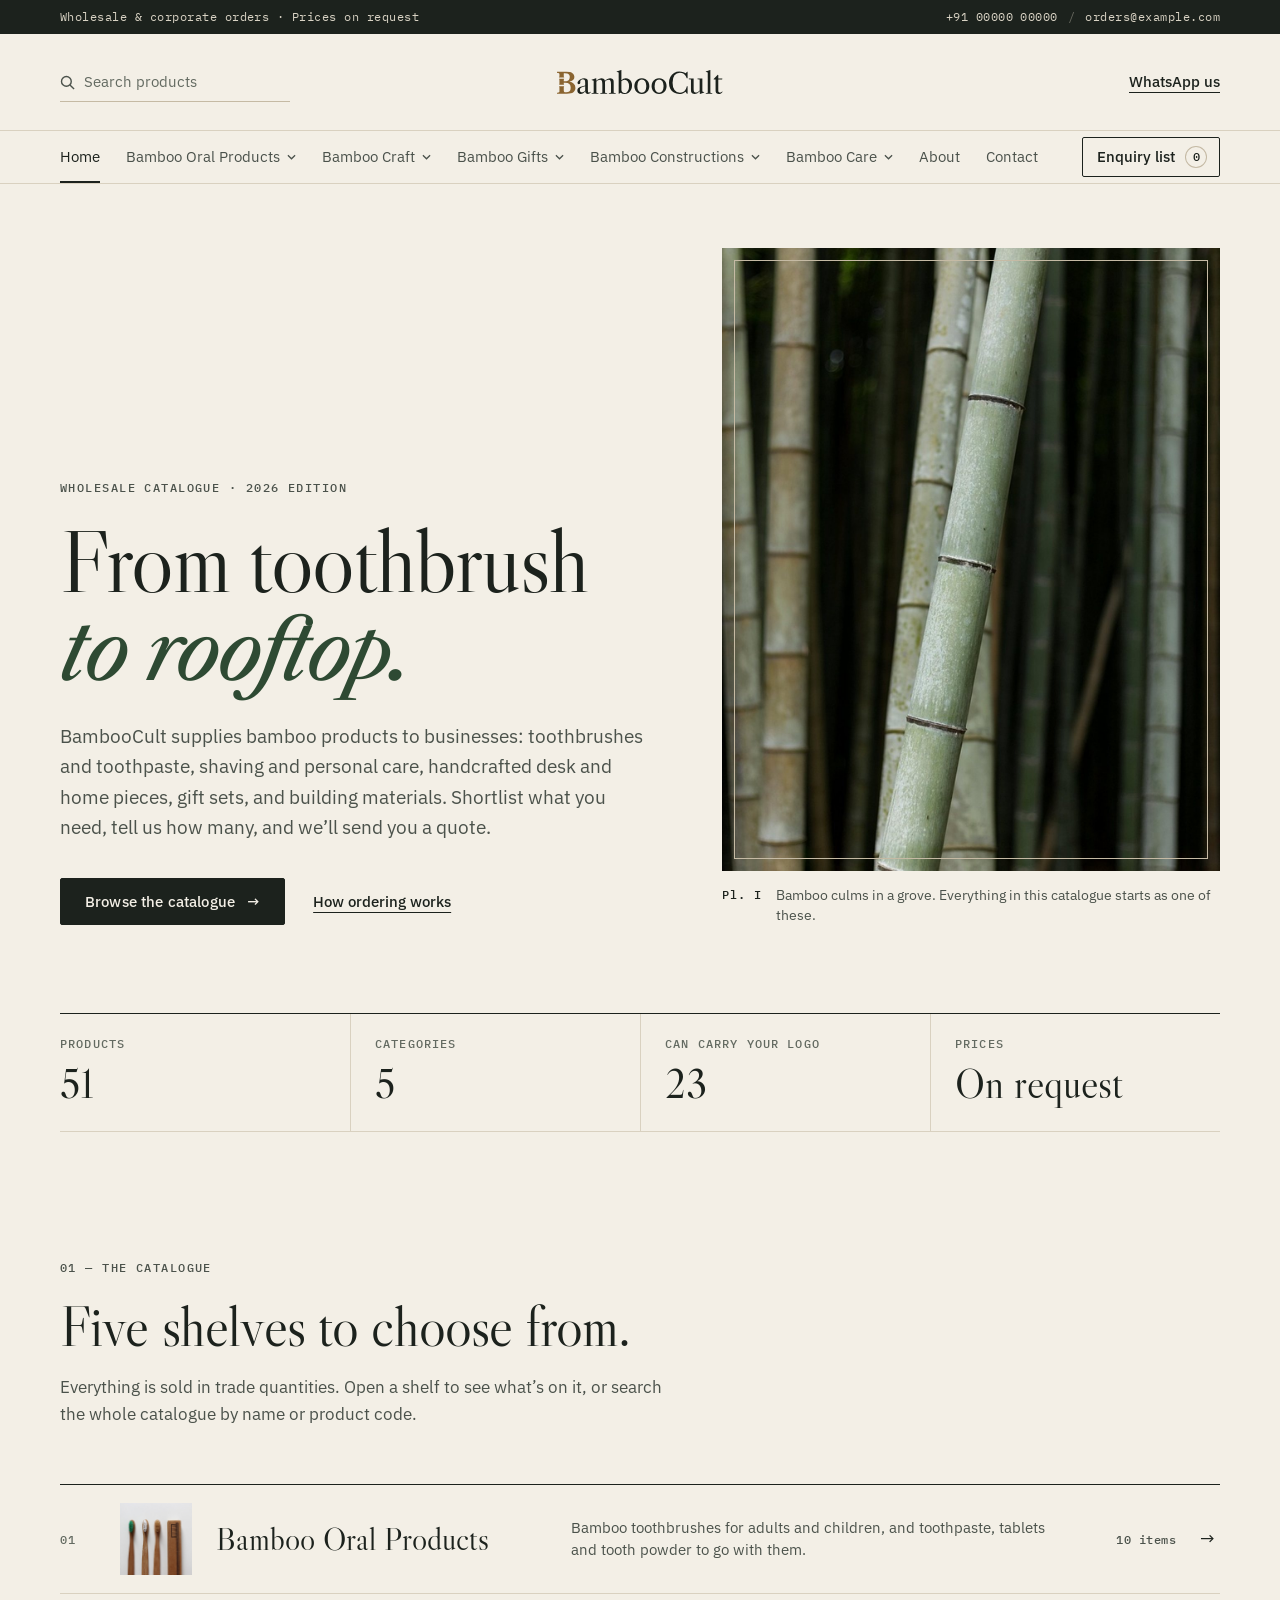
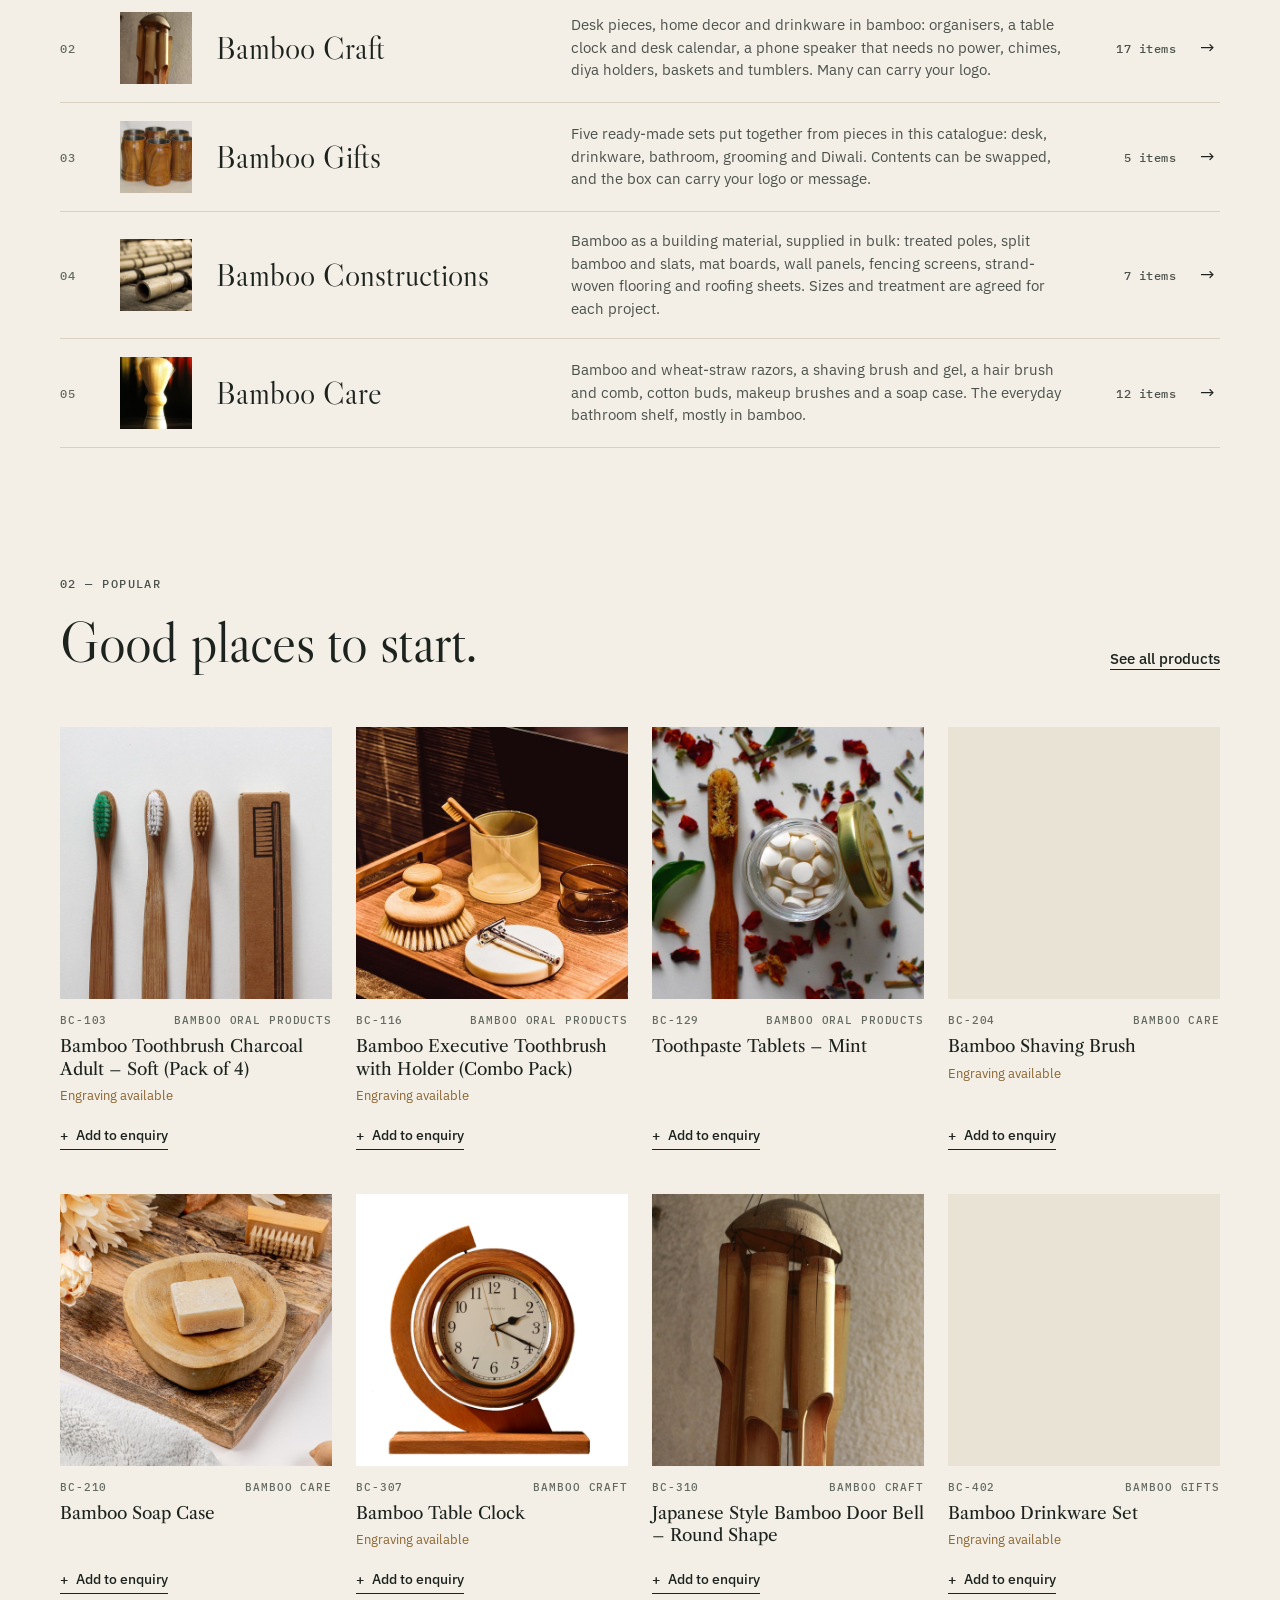
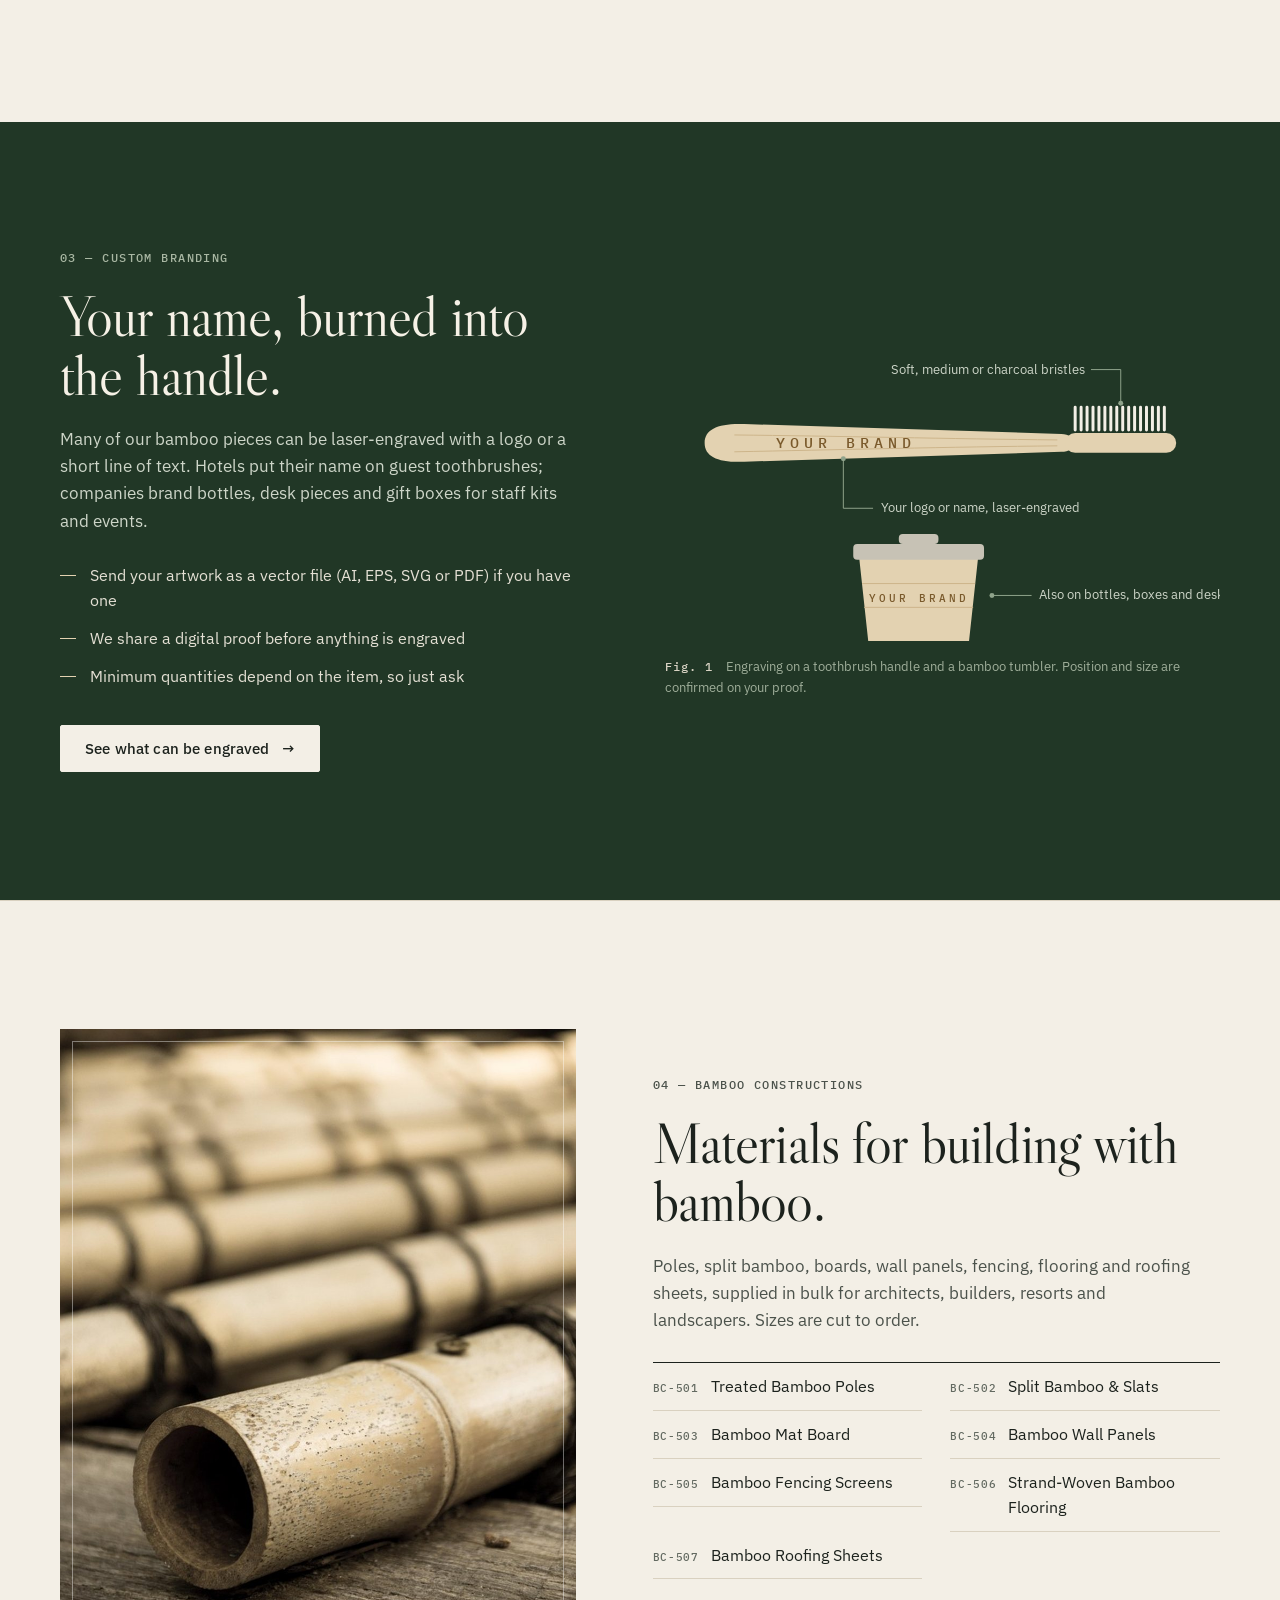
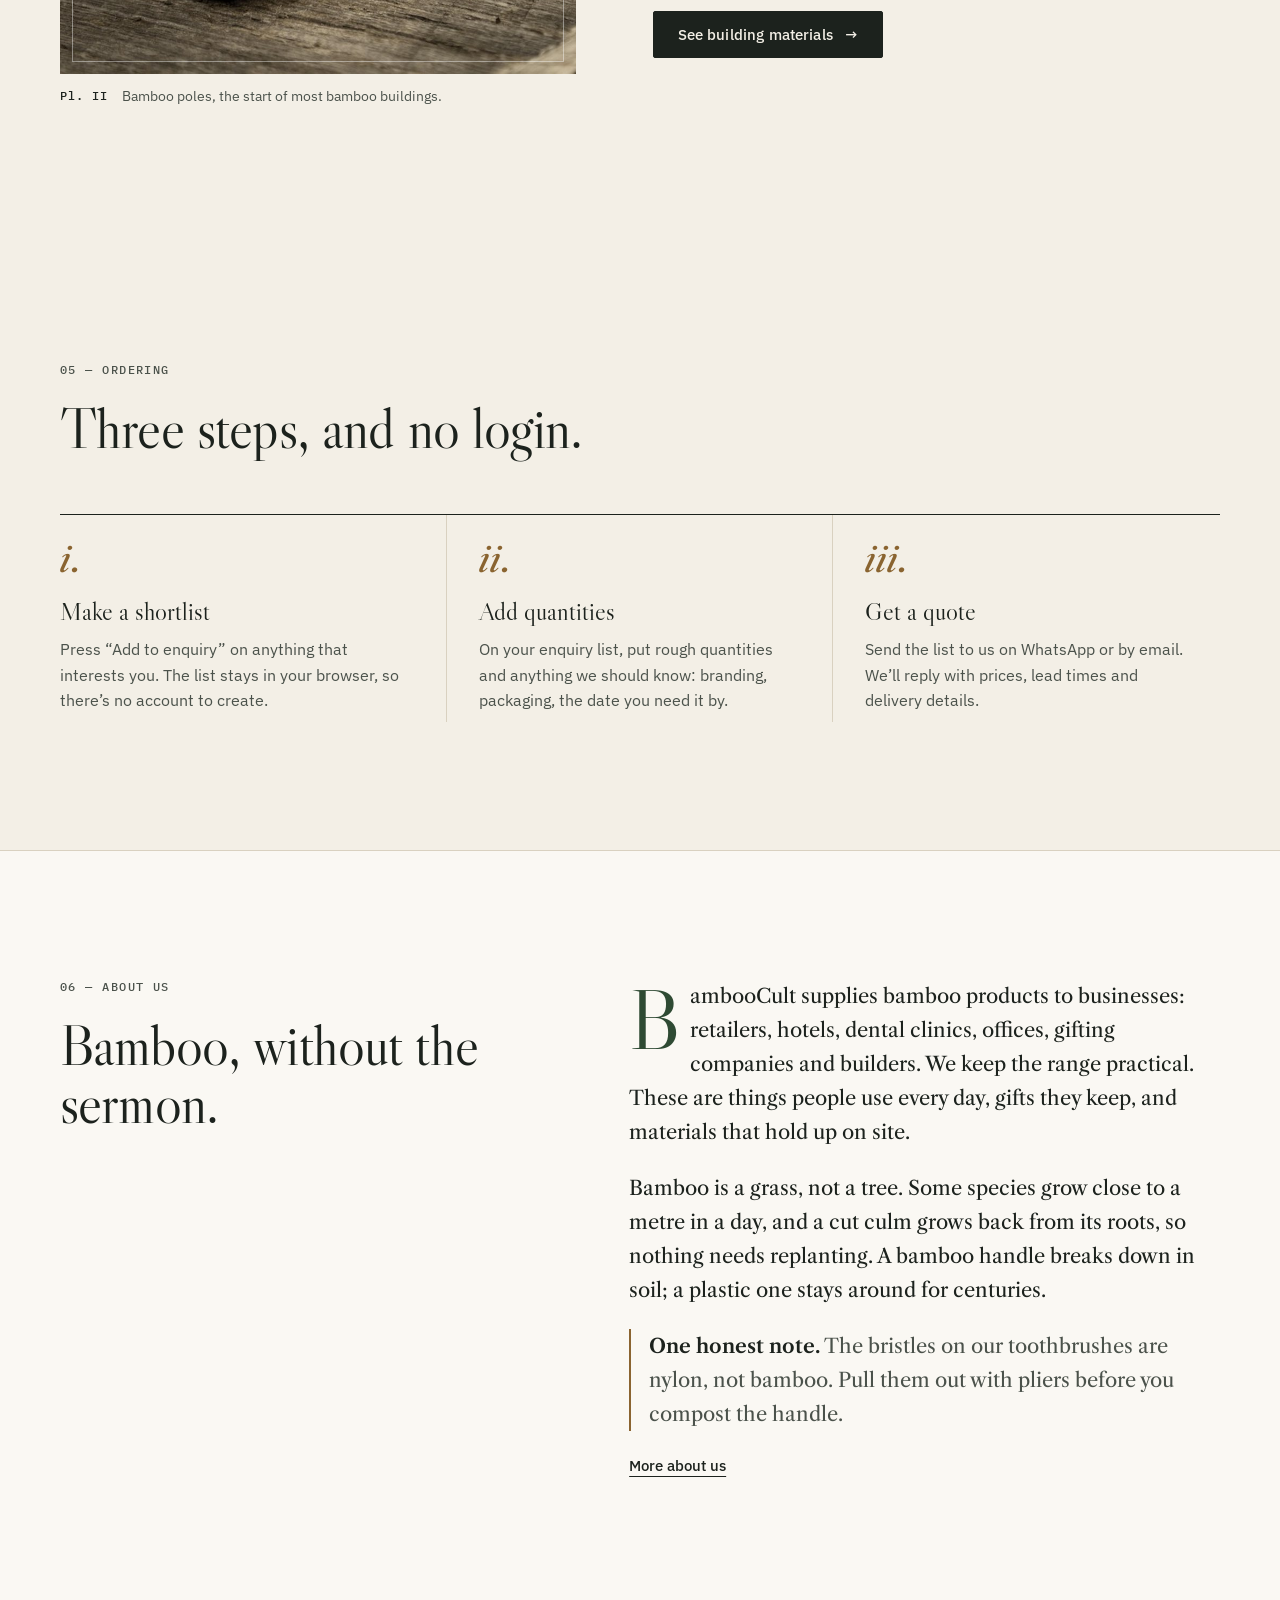
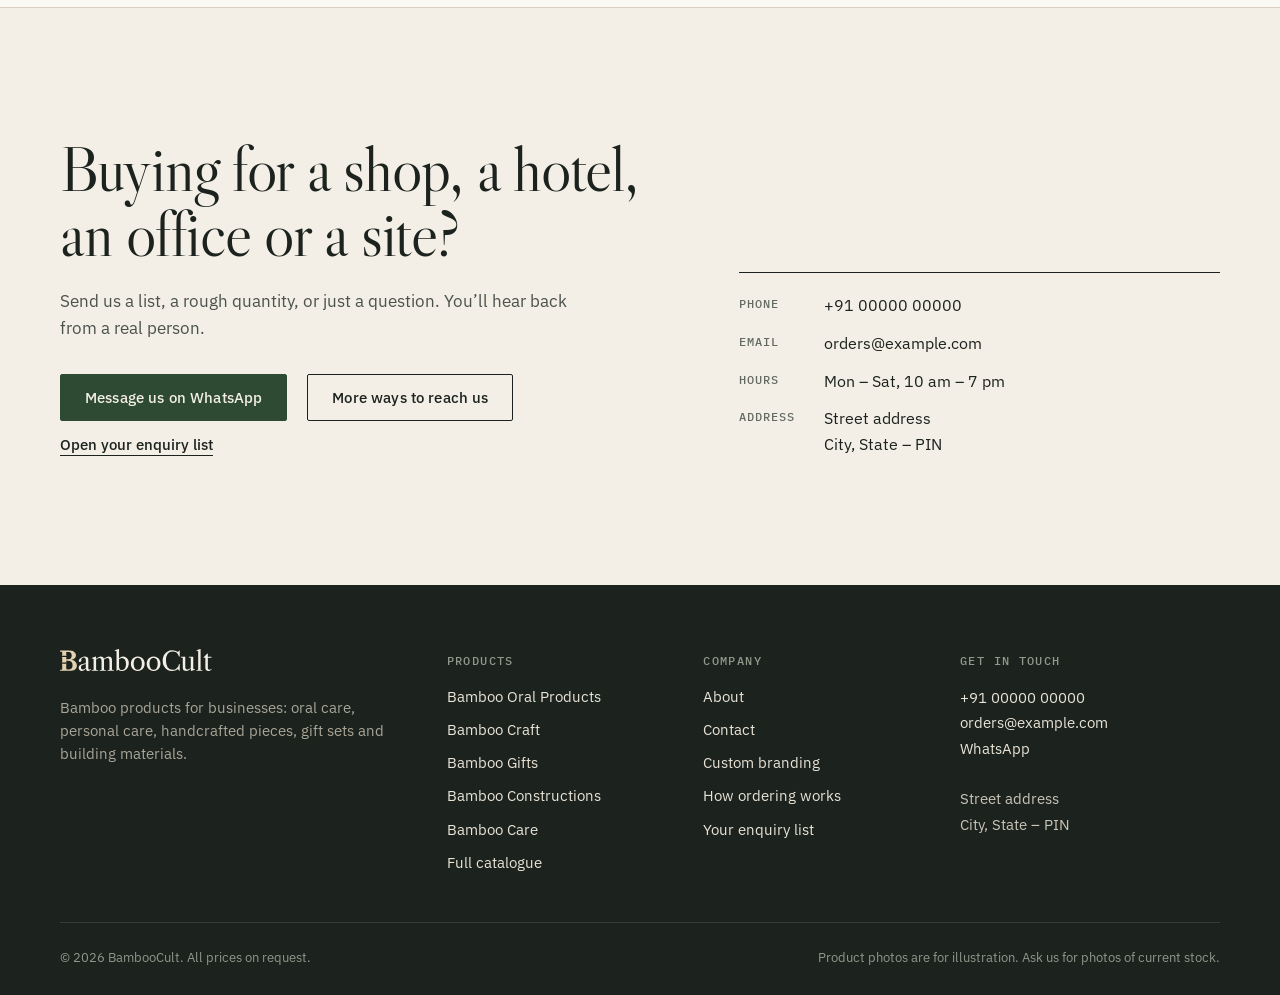
==== index.html @ 54a13a04 "BambooCult B2B catalogue website A static catalogue with no prices: buyers shortlist products, add q" ====
<!doctype html>
<html lang="en">
<head>
  <meta charset="utf-8">
  <meta name="viewport" content="width=device-width, initial-scale=1">
  <title>BambooCult — Bamboo products for wholesale and corporate orders</title>
  <meta name="description" content="BambooCult supplies bamboo oral care, personal care, handcrafted desk and home pieces, gift sets and bamboo building materials to businesses. Browse the catalogue and ask for a quote.">
  <meta name="theme-color" content="#f3efe6">
  <link rel="icon" href="favicon.ico" sizes="32x32">
  <link rel="icon" href="favicon.svg" type="image/svg+xml">
  <link rel="apple-touch-icon" href="apple-touch-icon.png">
  <link rel="preconnect" href="https://fonts.googleapis.com">
  <link rel="preconnect" href="https://fonts.gstatic.com" crossorigin>
  <link rel="stylesheet" href="https://fonts.googleapis.com/css2?family=IBM+Plex+Mono:wght@400;500&family=IBM+Plex+Sans:wght@400;500;600&family=Libre+Caslon+Display&family=Libre+Caslon+Text:ital,wght@0,400;0,700;1,400&display=swap">
  <link rel="stylesheet" href="assets/css/style.css">
</head>
<body data-page="home">
  <a class="skip" href="#main">Skip to content</a>

  <!-- layout:header -->
  <div class="topbar">
    <div class="wrap topbar__inner">
      <p>Wholesale &amp; corporate orders · Prices on request</p>
      <p class="topbar__contact"><a data-config="phone"></a><span aria-hidden="true">/</span><a data-config="email"></a></p>
    </div>
  </div>

  <header class="masthead">
    <div class="wrap masthead__inner">
      <form class="quick-search" action="catalogue.html" role="search">
        <label class="sr-only" for="quick-q">Search products</label>
        <svg viewBox="0 0 16 16" aria-hidden="true"><circle cx="6.8" cy="6.8" r="5.2"/><path d="M10.6 10.6L15 15"/></svg>
        <input id="quick-q" name="q" type="search" placeholder="Search products">
      </form>
      <a class="brand" href="index.html" aria-label="BambooCult, home"><svg class="brand__logo" xmlns="http://www.w3.org/2000/svg" viewBox="0 0 579.73 84" role="img" aria-label="BambooCult"><path style="fill:var(--bc-accent,#8a6430)" d="M52.9 10.1Q56.68 12.6 58.79 16.45Q60.89 20.3 60.89 24.7Q60.89 30.92 56.21 35.21Q51.52 39.5 42.92 41.1L42.92 41.5Q52.69 42.5 58.63 48.24Q64.57 53.98 64.57 62.6Q64.57 67.13 62.68 71.17Q60.79 75.2 57.38 77.8Q53.67 80.6 48.32 81.8Q42.97 83 34.24 83L0 83L0 79.72C3.37 79.15 7.86 78.25 8.5 75.94L8.5 62.1C8.5 58.63 7.4 56.5 6.5 56.5L25.69 56.5C24.79 56.5 23.69 58.63 23.69 62.1L23.69 72.15Q23.69 75.65 25.37 76.9Q27.04 78.15 31.72 78.15Q40.02 78.15 43.98 74.15Q47.93 70.14 47.93 61.7Q47.93 52.84 43.28 48.68Q38.63 44.52 28.83 44.52L23.69 44.52L23.69 46.1C23.69 49.57 24.79 51.7 25.69 51.7L6.5 51.7C7.4 51.7 8.5 49.57 8.5 46.1L8.5 36.5C8.5 33.03 7.4 30.9 6.5 30.9L25.69 30.9C24.79 30.9 23.69 33.03 23.69 36.5L23.69 39.54L26.32 39.54Q30.23 39.54 32.55 39.24Q38.4 38.64 41.56 34.92Q44.72 31.2 44.72 24.89Q44.72 21.43 43.73 18.88Q42.74 16.35 40.68 14.56Q38.51 12.71 35.35 11.85Q32.19 10.98 27.53 10.98L23.69 10.98L23.69 20.5C23.69 23.97 24.79 26.1 25.69 26.1L6.5 26.1C7.4 26.1 8.5 23.97 8.5 20.5L8.5 13.06C7.86 10.75 3.37 9.85 0 9.28L0 6L32.47 6Q39.79 6 44.69 7Q49.59 8 52.9 10.1Z"/><path fill="currentColor" d="M71.23 71.8Q71.23 67.4 73.88 64.25Q76.53 61.1 82.48 58.7Q88.43 56.3 98.63 54.1L98.63 44.3Q98.63 38 96.83 35.4Q95.03 32.8 90.63 32.8Q86.33 32.8 83.83 34.85Q81.33 36.9 81.33 40.4Q81.33 41.3 81.43 42.15Q81.53 43 81.53 43.9Q81.53 46.4 80.08 48.05Q78.63 49.7 76.33 49.7Q74.33 49.7 73.03 48.4Q71.73 47.1 71.73 44.9Q71.73 41.6 74.68 38.1Q77.63 34.6 82.53 32.1Q88.53 29 95.23 29Q99.53 29 102.53 30.4Q105.53 31.8 106.83 34.3Q107.63 36 107.88 38.5Q108.13 41 108.13 47.4L108.13 70.3Q108.13 75.2 108.88 76.95Q109.63 78.7 111.83 78.7Q113.23 78.7 114.33 78.05Q115.43 77.4 116.73 75.8L118.43 77.3Q116.13 80.9 113.68 82.45Q111.23 84 108.03 84Q104.03 84 101.83 81.8Q99.63 79.6 99.13 75L98.83 74.8Q95.93 79.1 91.73 81.55Q87.53 84 83.23 84Q77.93 84 74.58 80.6Q71.23 77.2 71.23 71.8ZM98.63 71.4L98.63 57Q91.43 58.4 87.48 60Q83.53 61.6 81.83 63.9Q80.13 66.2 80.13 69.7Q80.13 73.7 82.08 75.9Q84.03 78.1 87.63 78.1Q90.83 78.1 93.73 76.35Q96.63 74.6 98.63 71.4ZM205.93 81L205.93 83L181.43 83L181.43 81L188.93 79.6L188.93 50.2Q188.93 42.9 187.73 39.1Q186.23 34.5 180.93 34.5Q177.23 34.5 173.88 36.15Q170.53 37.8 167.93 40.9Q168.13 44.9 168.13 49.2L168.13 79.6L175.63 81L175.63 83L151.13 83L151.13 81L158.63 79.6L158.63 50.2Q158.63 43.5 157.43 39.1Q155.83 34.5 150.63 34.5Q147.03 34.5 143.68 36.1Q140.33 37.7 137.83 40.7L137.83 79.5L145.33 81L145.33 83L120.73 83L120.73 81L128.33 79.5L128.33 38L120.93 35.2L120.93 33.9L136.43 29L137.43 29L137.43 37.5Q141.73 33.4 146.58 31.2Q151.43 29 156.23 29Q159.83 29 162.68 30.6Q165.53 32.2 166.83 35Q167.43 36.2 167.63 37.6Q171.93 33.5 176.83 31.25Q181.73 29 186.53 29Q190.13 29 192.93 30.6Q195.73 32.2 197.13 35Q197.93 36.6 198.18 39.4Q198.43 42.2 198.43 49.2L198.43 79.6L205.93 81ZM222.53 79.4L222.03 79.4L217.43 82.8L215.83 82.8L215.83 8.9L208.53 6.2L208.53 4.9L224.43 0L225.43 0L225.43 35.8Q231.73 29 240.63 29Q247.13 29 252.13 32.2Q257.13 35.4 259.93 41.15Q262.73 46.9 262.73 54.3Q262.73 62.6 259.28 69.4Q255.83 76.2 249.78 80.1Q243.73 84 236.33 84Q228.63 84 222.53 79.4ZM252.03 57.1Q252.03 46.5 247.88 40.45Q243.73 34.4 236.43 34.4Q233.13 34.4 230.28 35.8Q227.43 37.2 225.43 39.6L225.43 68Q225.43 73.7 228.43 77.15Q231.43 80.6 236.33 80.6Q241.03 80.6 244.58 77.65Q248.13 74.7 250.08 69.4Q252.03 64.1 252.03 57.1ZM323.23 56.5Q323.23 64.3 319.83 70.6Q316.43 76.9 310.38 80.45Q304.33 84 296.93 84Q289.53 84 283.48 80.45Q277.43 76.9 274.03 70.6Q270.63 64.3 270.63 56.5Q270.63 48.7 274.03 42.4Q277.43 36.1 283.48 32.55Q289.53 29 296.93 29Q304.33 29 310.38 32.55Q316.43 36.1 319.83 42.4Q323.23 48.7 323.23 56.5ZM296.83 79.5Q304.23 79.5 308.43 73.35Q312.63 67.2 312.63 56.4Q312.63 45.7 308.48 39.6Q304.33 33.5 296.93 33.5Q289.53 33.5 285.38 39.6Q281.23 45.7 281.23 56.5Q281.23 67.3 285.38 73.4Q289.53 79.5 296.83 79.5ZM383.63 56.5Q383.63 64.3 380.23 70.6Q376.83 76.9 370.78 80.45Q364.73 84 357.33 84Q349.93 84 343.88 80.45Q337.83 76.9 334.43 70.6Q331.03 64.3 331.03 56.5Q331.03 48.7 334.43 42.4Q337.83 36.1 343.88 32.55Q349.93 29 357.33 29Q364.73 29 370.78 32.55Q376.83 36.1 380.23 42.4Q383.63 48.7 383.63 56.5ZM357.23 79.5Q364.63 79.5 368.83 73.35Q373.03 67.2 373.03 56.4Q373.03 45.7 368.88 39.6Q364.73 33.5 357.33 33.5Q349.93 33.5 345.78 39.6Q341.63 45.7 341.63 56.5Q341.63 67.3 345.78 73.4Q349.93 79.5 357.23 79.5ZM428.53 5Q434.33 5 439.93 6.6Q445.53 8.2 450.03 11.1L450.43 11.1L455.33 6L457.13 6L457.13 29L454.13 29Q452.53 24.1 450.03 20Q446.53 14.4 441.78 11.9Q437.03 9.4 430.23 9.4Q417.83 9.4 411.18 18.5Q404.53 27.6 404.53 44.3Q404.53 61 411.28 70.25Q418.03 79.5 430.33 79.5Q436.33 79.5 441.13 77.1Q445.93 74.7 449.13 70.1Q452.93 64.8 454.43 56.8L457.13 56.8L457.13 83L454.73 83L450.13 76.4Q444.83 80.4 439.58 82.2Q434.33 84 428.13 84Q417.53 84 409.28 79.1Q401.03 74.2 396.48 65.3Q391.93 56.4 391.93 45Q391.93 33.4 396.63 24.3Q401.33 15.2 409.63 10.1Q417.93 5 428.53 5ZM515.63 77.9L515.63 79.1L500.63 84L499.93 84L499.93 74.9L499.53 74.8Q495.93 79.2 491.28 81.6Q486.63 84 481.63 84Q477.63 84 474.63 82.4Q471.63 80.8 470.23 77.9Q469.43 76.1 469.13 73.3Q468.83 70.5 468.83 63.7L468.83 33.5L461.33 32L461.33 30L478.33 30L478.33 63.7Q478.33 68.4 478.58 70.9Q478.83 73.4 479.53 74.9Q480.33 76.6 482.18 77.6Q484.03 78.6 486.53 78.6Q490.03 78.6 493.33 76.8Q496.63 75 499.33 71.6L499.33 33.5L491.83 32L491.83 30L508.83 30L508.83 75.5L515.63 77.9ZM527.63 8.8L520.63 6.2L520.63 4.9L535.93 0L536.83 0L536.83 79.6L543.73 81.1L543.73 83L520.63 83L520.63 81.1L527.63 79.6ZM558.33 81.2Q556.53 79.5 555.78 76.95Q555.03 74.4 555.03 69.8L555.03 33.5L548.53 33.5L548.33 31.9L562.73 16.9L564.53 17.1L564.53 30L578.83 30L578.03 33.5L564.53 33.5L564.53 68.9Q564.53 72.5 564.73 74.05Q564.93 75.6 565.43 76.5Q567.03 79.3 570.43 79.3Q572.43 79.3 574.48 78.2Q576.53 77.1 578.03 75.2L579.73 76.5Q577.43 80 573.78 82Q570.13 84 566.13 84Q561.33 84 558.33 81.2Z"/></svg></a>
      <div class="masthead__right">
        <a class="wa-link" data-config="whatsapp" target="_blank" rel="noopener">WhatsApp us</a>
        <a class="list-link list-link--compact" href="enquiry.html" data-nav="enquiry"><span class="long">Enquiry list</span><span class="short">List</span> <span class="count is-empty" data-count>0</span></a>
        <button class="menu-btn" type="button" aria-expanded="false" aria-controls="mobile-nav">Menu</button>
      </div>
    </div>
    <nav class="mobile-nav" id="mobile-nav" aria-label="Mobile" hidden>
      <div class="mobile-nav__inner">
        <form class="mobile-nav__search" action="catalogue.html" role="search">
          <label class="sr-only" for="mobile-q">Search products</label>
          <svg viewBox="0 0 16 16" aria-hidden="true"><circle cx="6.8" cy="6.8" r="5.2"/><path d="M10.6 10.6L15 15"/></svg>
          <input id="mobile-q" name="q" type="search" placeholder="Search products">
        </form>
        <a href="index.html">Home</a>
        <details>
          <summary>Bamboo Oral Products</summary>
          <div class="mobile-nav__sub">
            <a href="catalogue.html?c=oral">All oral products</a>
            <a href="catalogue.html?c=oral&amp;t=Adult%20brushes">Adult toothbrushes</a>
            <a href="catalogue.html?c=oral&amp;t=Kids%E2%80%99%20brushes">Kids’ toothbrushes</a>
            <a href="catalogue.html?c=oral&amp;t=Toothpaste">Toothpaste</a>
          </div>
        </details>
        <details>
          <summary>Bamboo Craft</summary>
          <div class="mobile-nav__sub">
            <a href="catalogue.html?c=craft">All craft</a>
            <a href="catalogue.html?c=craft&amp;t=Desk%20%26%20office">Desk &amp; office</a>
            <a href="catalogue.html?c=craft&amp;t=Home%20%26%20decor">Home &amp; decor</a>
            <a href="catalogue.html?c=craft&amp;t=Kitchen%20%26%20drinkware">Kitchen &amp; drinkware</a>
          </div>
        </details>
        <details>
          <summary>Bamboo Gifts</summary>
          <div class="mobile-nav__sub">
            <a href="catalogue.html?c=gifts">All gift sets</a>
            <a href="product.html?p=gift-desk-set">Desk Essentials Set</a>
            <a href="product.html?p=gift-drinkware-set">Drinkware Set</a>
            <a href="product.html?p=gift-zero-waste-bath">Bathroom Kit</a>
            <a href="product.html?p=gift-grooming-kit">Grooming Kit</a>
            <a href="product.html?p=gift-festive-light">Festive Hamper</a>
          </div>
        </details>
        <details>
          <summary>Bamboo Constructions</summary>
          <div class="mobile-nav__sub">
            <a href="catalogue.html?c=construction">All building materials</a>
            <a href="catalogue.html?c=construction&amp;t=Poles%20%26%20slats">Poles &amp; slats</a>
            <a href="catalogue.html?c=construction&amp;t=Boards%20%26%20panels">Boards &amp; panels</a>
            <a href="catalogue.html?c=construction&amp;t=Flooring%20%26%20roofing">Flooring &amp; roofing</a>
          </div>
        </details>
        <details>
          <summary>Bamboo Care</summary>
          <div class="mobile-nav__sub">
            <a href="catalogue.html?c=care">All care products</a>
            <a href="catalogue.html?c=care&amp;t=Shaving">Shaving</a>
            <a href="catalogue.html?c=care&amp;t=Personal%20care">Personal care</a>
          </div>
        </details>
        <a href="about.html">About</a>
        <a href="contact.html">Contact</a>
        <div class="mobile-nav__contact"><a data-config="phone"></a><a data-config="email"></a></div>
      </div>
    </nav>
  </header>

  <nav class="navbar" aria-label="Main">
    <div class="wrap navbar__inner">
      <ul class="menu">
        <li class="menu__item"><a class="menu__link" href="index.html" data-nav="home">Home</a></li>
          <li class="menu__item has-sub">
            <a class="menu__link" href="catalogue.html?c=oral" data-nav="oral">Bamboo Oral Products<svg class="caret" viewBox="0 0 10 6" aria-hidden="true"><path d="M1 1l4 4 4-4"/></svg></a>
            <div class="sub">
              <div class="sub__panel">
                <p class="sub__lede">Toothbrushes for adults and children, and the toothpaste that goes with them.</p>
                <ul class="sub__list">
                  <li><a href="catalogue.html?c=oral&amp;t=Adult%20brushes">Adult toothbrushes</a></li>
                  <li><a href="catalogue.html?c=oral&amp;t=Kids%E2%80%99%20brushes">Kids’ toothbrushes</a></li>
                  <li><a href="catalogue.html?c=oral&amp;t=Toothpaste">Toothpaste</a></li>
                </ul>
                <a class="sub__all" href="catalogue.html?c=oral">All oral products <span aria-hidden="true">→</span></a>
              </div>
            </div>
          </li>
          <li class="menu__item has-sub">
            <a class="menu__link" href="catalogue.html?c=craft" data-nav="craft">Bamboo Craft<svg class="caret" viewBox="0 0 10 6" aria-hidden="true"><path d="M1 1l4 4 4-4"/></svg></a>
            <div class="sub">
              <div class="sub__panel">
                <p class="sub__lede">Handcrafted desk pieces, home decor and drinkware.</p>
                <ul class="sub__list">
                  <li><a href="catalogue.html?c=craft&amp;t=Desk%20%26%20office">Desk &amp; office</a></li>
                  <li><a href="catalogue.html?c=craft&amp;t=Home%20%26%20decor">Home &amp; decor</a></li>
                  <li><a href="catalogue.html?c=craft&amp;t=Kitchen%20%26%20drinkware">Kitchen &amp; drinkware</a></li>
                </ul>
                <a class="sub__all" href="catalogue.html?c=craft">All craft <span aria-hidden="true">→</span></a>
              </div>
            </div>
          </li>
          <li class="menu__item has-sub">
            <a class="menu__link" href="catalogue.html?c=gifts" data-nav="gifts">Bamboo Gifts<svg class="caret" viewBox="0 0 10 6" aria-hidden="true"><path d="M1 1l4 4 4-4"/></svg></a>
            <div class="sub">
              <div class="sub__panel">
                <p class="sub__lede">Ready-made gift sets. Contents can be swapped and the box can carry your logo.</p>
                <ul class="sub__list">
                  <li><a href="product.html?p=gift-desk-set">Desk Essentials Set</a></li>
                  <li><a href="product.html?p=gift-drinkware-set">Drinkware Set</a></li>
                  <li><a href="product.html?p=gift-zero-waste-bath">Bathroom Kit</a></li>
                  <li><a href="product.html?p=gift-grooming-kit">Grooming Kit</a></li>
                  <li><a href="product.html?p=gift-festive-light">Festive Hamper</a></li>
                </ul>
                <a class="sub__all" href="catalogue.html?c=gifts">All gift sets <span aria-hidden="true">→</span></a>
              </div>
            </div>
          </li>
          <li class="menu__item has-sub has-sub--right">
            <a class="menu__link" href="catalogue.html?c=construction" data-nav="construction">Bamboo Constructions<svg class="caret" viewBox="0 0 10 6" aria-hidden="true"><path d="M1 1l4 4 4-4"/></svg></a>
            <div class="sub">
              <div class="sub__panel">
                <p class="sub__lede">Bamboo building materials supplied in bulk, cut and sized to order.</p>
                <ul class="sub__list">
                  <li><a href="catalogue.html?c=construction&amp;t=Poles%20%26%20slats">Poles &amp; slats</a></li>
                  <li><a href="catalogue.html?c=construction&amp;t=Boards%20%26%20panels">Boards &amp; panels</a></li>
                  <li><a href="catalogue.html?c=construction&amp;t=Flooring%20%26%20roofing">Flooring &amp; roofing</a></li>
                </ul>
                <a class="sub__all" href="catalogue.html?c=construction">All building materials <span aria-hidden="true">→</span></a>
              </div>
            </div>
          </li>
          <li class="menu__item has-sub has-sub--right">
            <a class="menu__link" href="catalogue.html?c=care" data-nav="care">Bamboo Care<svg class="caret" viewBox="0 0 10 6" aria-hidden="true"><path d="M1 1l4 4 4-4"/></svg></a>
            <div class="sub">
              <div class="sub__panel">
                <p class="sub__lede">Razors, brushes, combs and the rest of the bathroom shelf, mostly in bamboo.</p>
                <ul class="sub__list">
                  <li><a href="catalogue.html?c=care&amp;t=Shaving">Shaving</a></li>
                  <li><a href="catalogue.html?c=care&amp;t=Personal%20care">Personal care</a></li>
                </ul>
                <a class="sub__all" href="catalogue.html?c=care">All care products <span aria-hidden="true">→</span></a>
              </div>
            </div>
          </li>
        <li class="menu__item"><a class="menu__link" href="about.html" data-nav="about">About</a></li>
        <li class="menu__item"><a class="menu__link" href="contact.html" data-nav="contact">Contact</a></li>
      </ul>
      <a class="list-link" href="enquiry.html" data-nav="enquiry">Enquiry list <span class="count is-empty" data-count>0</span></a>
    </div>
  </nav>
  <!-- /layout:header -->

  <main id="main">
    <section class="hero">
      <div class="wrap hero__inner">
        <div class="hero__text">
          <p class="eyebrow">Wholesale catalogue · <span data-year></span> edition</p>
          <h1 class="display">From toothbrush <em>to rooftop.</em></h1>
          <p class="lede">BambooCult supplies bamboo products to businesses: toothbrushes and toothpaste, shaving and personal care, handcrafted desk and home pieces, gift sets, and building materials. Shortlist what you need, tell us how many, and we’ll send you a quote.</p>
          <div class="hero__actions">
            <a class="btn" href="catalogue.html">Browse the catalogue <span class="arrow" aria-hidden="true">→</span></a>
            <a class="link-under" href="#ordering">How ordering works</a>
          </div>
        </div>

        <figure class="hero__figure">
          <div class="plate">
            <svg viewBox="0 0 420 525" preserveAspectRatio="xMidYMid slice" aria-hidden="true">
              <g stroke="#3b4338" stroke-width="1.1" stroke-linecap="round" fill="none">
                <g opacity=".5">
                  <path d="M26 525L30 0h13l-3 525z" fill="#e8ddc6" stroke="none"/>
                  <path d="M26 525L30 0M40 525L43 0"/>
                  <path d="M26.2 498q7 3 14 0M27.1 384q7 3 13.7 0M28 266q7 3 13.5 0M28.9 150q6.6 3 13.2 0M29.7 40q6.5 3 13.1 0"/>
                </g>
                <g opacity=".62">
                  <path d="M352 525L346 0h15l7 525z" fill="#e7dcc4" stroke="none"/>
                  <path d="M352 525L346 0M368 525L361 0"/>
                  <path d="M351.4 470q8 4 15.9 0M350.1 360q8 4 15.7 0M348.8 246q7.8 4 15.5 0M347.5 130q7.6 4 15.2 0M346.2 20q7.5 4 15.1 0"/>
                </g>

                <path d="M92 525L104 0h32l-10 525z" fill="#e2d1ae" stroke="none"/>
                <path d="M92 525L104 0M126 525L136 0"/>
                <path d="M121 525L131 0" stroke-opacity=".22"/>
                <path d="M93.7 452q16.8 5 33.7 0M96.2 340q16.7 5 33.3 0M98.9 224q16.4 5 32.8 0M101.6 104q16.2 5 32.4 0"/>
                <path d="M93.7 447q16.8 4 33.7 0M96.2 335q16.7 4 33.3 0M98.9 219q16.4 4 32.8 0M101.6 99q16.2 4 32.4 0" stroke-opacity=".45"/>

                <path d="M170 525L178 0h46l-6 525z" fill="#dcc69c" stroke="none"/>
                <path d="M170 525L178 0M218 525L224 0"/>
                <path d="M212 525L218.5 0" stroke-opacity=".22"/>
                <path d="M170.6 486q23.9 6 47.8 0M172.2 378q23.8 6 47.5 0M174 262q23.5 6 47 0M175.8 144q23.3 6 46.6 0M177.5 34q23 6 46.1 0"/>
                <path d="M170.6 481q23.9 5 47.8 0M172.2 373q23.8 5 47.5 0M174 257q23.5 5 47 0M175.8 139q23.3 5 46.6 0M177.5 29q23 5 46.1 0" stroke-opacity=".45"/>

                <path d="M268 525L262 0h21l7 525z" fill="#e5d6b6" stroke="none"/>
                <path d="M268 525L262 0M290 525L283 0"/>
                <path d="M285 525L278.5 0" stroke-opacity=".22"/>
                <path d="M266.9 432q11 4.5 21.9 0M265.7 320q10.8 4.5 21.6 0M264.3 204q10.7 4.5 21.4 0M263 88q10.6 4.5 21.2 0"/>
                <path d="M266.9 428q11 3.5 21.9 0M265.7 316q10.8 3.5 21.6 0M264.3 200q10.7 3.5 21.4 0M263 84q10.6 3.5 21.2 0" stroke-opacity=".45"/>

                <path d="M222.4 144l14-8M101.6 104L90 96M284.2 88l12-8M285.7 204l12.3-6M174 262l-12-6M177.5 34l-11.5-8M287.3 320l10.7-6M96.2 340l-10.2-6"/>
                <g fill="#5f7658" stroke="#2f3a2e" stroke-width=".9">
                  <path d="M236 136c26-20 64-32 106-32-38 12-74 26-106 32z"/>
                  <path d="M236 138c30 2 64 14 94 38-32-14-64-26-94-38z"/>
                  <path d="M90 96C70 84 42 78 12 80c30 8 56 14 78 16z"/>
                  <path d="M90 98c-18 8-40 20-60 42 22-16 42-30 60-42z"/>
                  <path d="M296 80c30-16 68-24 108-22-38 10-74 18-108 22z"/>
                  <path d="M298 198c32 2 68 14 100 38-36-14-68-26-100-38z"/>
                  <path d="M162 256c-26-14-58-22-96-20 36 8 68 16 96 20z"/>
                  <path d="M166 26C150 12 132 4 110-2c22 12 40 20 56 28z"/>
                  <path d="M298 314c22-8 48-10 74-6-24 4-50 6-74 6z"/>
                  <path d="M86 334c-18-12-40-18-64-16 24 6 44 12 64 16z"/>
                </g>
                <g stroke="#2f3a2e" stroke-opacity=".45" stroke-width=".8">
                  <path d="M236 136c40-18 74-28 106-32M236 138c34 8 66 22 94 38M90 96C62 86 36 81 12 80M90 98c-22 12-42 26-60 42M296 80c34-14 70-21 108-22M298 198c34 8 66 22 100 38M162 256c-30-10-62-18-96-20M166 26C148 14 130 5 110-2M298 314c24-5 50-7 74-6M86 334c-20-9-42-14-64-16"/>
                </g>
              </g>
            </svg>
            <img src="images/hero.jpg" alt="" data-soft>
          </div>
          <figcaption><span>Pl. I</span> Bamboo culms in a grove. Everything in this catalogue starts as one of these.</figcaption>
        </figure>
      </div>

      <div class="wrap">
        <dl class="facts">
          <div><dt>Products</dt><dd data-fact="products">51</dd></div>
          <div><dt>Categories</dt><dd data-fact="categories">5</dd></div>
          <div><dt>Can carry your logo</dt><dd data-fact="engrave">23</dd></div>
          <div><dt>Prices</dt><dd>On request</dd></div>
        </dl>
      </div>
    </section>

    <section class="section" aria-labelledby="index-title">
      <div class="wrap">
        <header class="section__head">
          <p class="eyebrow">01 — The catalogue</p>
          <h2 id="index-title">Five shelves to choose from.</h2>
          <p>Everything is sold in trade quantities. Open a shelf to see what’s on it, or search the whole catalogue by name or product code.</p>
        </header>
        <ol class="index" id="cat-index"></ol>
      </div>
    </section>

    <section class="section section--flush" aria-labelledby="featured-title">
      <div class="wrap">
        <header class="section__head section__head--row">
          <div>
            <p class="eyebrow">02 — Popular</p>
            <h2 id="featured-title">Good places to start.</h2>
          </div>
          <a class="link-under" href="catalogue.html">See all products</a>
        </header>
        <div class="grid" id="featured"></div>
      </div>
    </section>

    <section class="branding" id="branding" aria-labelledby="branding-title">
      <div class="wrap branding__inner">
        <div>
          <p class="eyebrow">03 — Custom branding</p>
          <h2 id="branding-title">Your name, burned into the handle.</h2>
          <p>Many of our bamboo pieces can be laser-engraved with a logo or a short line of text. Hotels put their name on guest toothbrushes; companies brand bottles, desk pieces and gift boxes for staff kits and events.</p>
          <ul class="ticks">
            <li>Send your artwork as a vector file (AI, EPS, SVG or PDF) if you have one</li>
            <li>We share a digital proof before anything is engraved</li>
            <li>Minimum quantities depend on the item, so just ask</li>
          </ul>
          <a class="btn btn--light" href="catalogue.html?engrave=1">See what can be engraved <span class="arrow" aria-hidden="true">→</span></a>
        </div>

        <figure class="branding__art">
          <svg viewBox="0 0 560 320" aria-hidden="true">
            <path d="M40 120c0-14 14-20 40-19l320 10c8 0 12 4 12 9s-4 9-12 9L80 139c-26 1-40-5-40-19z" fill="#e3d2b1"/>
            <path d="M70 112c100 1 220 4 326 5M70 129c100-2 220-5 326-6" stroke="#cdb58a" stroke-width="1" fill="none"/>
            <rect x="404" y="110" width="112" height="20" rx="10" fill="#e3d2b1"/>
            <path d="M414 107V84M420 107V84M426 107V84M432 107V84M438 107V84M444 107V84M450 107V84M456 107V84M462 107V84M468 107V84M474 107V84M480 107V84M486 107V84M492 107V84M498 107V84M504 107V84" stroke="#f3efe6" stroke-width="3" stroke-linecap="round"/>
            <text x="112" y="125.5" font-family="IBM Plex Mono, monospace" font-size="15" font-weight="500" letter-spacing="5" fill="#7a5a2c">YOUR BRAND</text>

            <path d="M180 136v50h30" stroke="#8fa38b" stroke-width="1" fill="none"/>
            <circle cx="180" cy="136" r="2.5" fill="#8fa38b"/>
            <text x="218" y="190" font-family="IBM Plex Sans, sans-serif" font-size="13" fill="#cdd5c8">Your logo or name, laser-engraved</text>
            <path d="M460 80V46h-30" stroke="#8fa38b" stroke-width="1" fill="none"/>
            <circle cx="460" cy="80" r="2.5" fill="#8fa38b"/>
            <text x="424" y="50" text-anchor="end" font-family="IBM Plex Sans, sans-serif" font-size="13" fill="#cdd5c8">Soft, medium or charcoal bristles</text>

            <path d="M196 236h120l-10 92a12 12 0 0 1-12 11h-76a12 12 0 0 1-12-11z" fill="#e3d2b1"/>
            <rect x="190" y="222" width="132" height="16" rx="4" fill="#c7c2b5"/>
            <rect x="236" y="212" width="40" height="10" rx="4" fill="#c7c2b5"/>
            <path d="M199 262h114M201 286h110" stroke="#cdb58a" stroke-width="1" fill="none"/>
            <text x="256" y="280.5" text-anchor="middle" font-family="IBM Plex Mono, monospace" font-size="11" font-weight="500" letter-spacing="3" fill="#7a5a2c">YOUR BRAND</text>
            <path d="M330 274h40" stroke="#8fa38b" stroke-width="1" fill="none"/>
            <circle cx="330" cy="274" r="2.5" fill="#8fa38b"/>
            <text x="378" y="278" font-family="IBM Plex Sans, sans-serif" font-size="13" fill="#cdd5c8">Also on bottles, boxes and desk pieces</text>
          </svg>
          <figcaption><span>Fig. 1</span> Engraving on a toothbrush handle and a bamboo tumbler. Position and size are confirmed on your proof.</figcaption>
        </figure>
      </div>
    </section>

    <section class="section build" id="building" aria-labelledby="build-title">
      <div class="wrap build__inner">
        <figure class="photo-band">
          <div class="frame frame--tall">
            <img src="images/products/BC-501.jpg" alt="Bamboo poles stacked for building" data-soft>
          </div>
          <figcaption><span>Pl. II</span> Bamboo poles, the start of most bamboo buildings.</figcaption>
        </figure>
        <div>
          <p class="eyebrow">04 — Bamboo Constructions</p>
          <h2 class="h2" id="build-title">Materials for building with bamboo.</h2>
          <p class="build__lede">Poles, split bamboo, boards, wall panels, fencing, flooring and roofing sheets, supplied in bulk for architects, builders, resorts and landscapers. Sizes are cut to order.</p>
          <ul class="build__list" id="build-list"></ul>
          <a class="btn" href="catalogue.html?c=construction">See building materials <span class="arrow" aria-hidden="true">→</span></a>
        </div>
      </div>
    </section>

    <section class="section" id="ordering" aria-labelledby="ordering-title">
      <div class="wrap">
        <header class="section__head">
          <p class="eyebrow">05 — Ordering</p>
          <h2 id="ordering-title">Three steps, and no login.</h2>
        </header>
        <ol class="steps">
          <li>
            <span class="steps__no">i.</span>
            <h3>Make a shortlist</h3>
            <p>Press “Add to enquiry” on anything that interests you. The list stays in your browser, so there’s no account to create.</p>
          </li>
          <li>
            <span class="steps__no">ii.</span>
            <h3>Add quantities</h3>
            <p>On your enquiry list, put rough quantities and anything we should know: branding, packaging, the date you need it by.</p>
          </li>
          <li>
            <span class="steps__no">iii.</span>
            <h3>Get a quote</h3>
            <p>Send the list to us on WhatsApp or by email. We’ll reply with prices, lead times and delivery details.</p>
          </li>
        </ol>
      </div>
    </section>

    <section class="section about" id="about" aria-labelledby="about-title">
      <div class="wrap about__inner">
        <div>
          <p class="eyebrow">06 — About us</p>
          <h2 class="h2" id="about-title">Bamboo, without the sermon.</h2>
        </div>
        <div class="about__body">
          <p>BambooCult supplies bamboo products to businesses: retailers, hotels, dental clinics, offices, gifting companies and builders. We keep the range practical. These are things people use every day, gifts they keep, and materials that hold up on site.</p>
          <p>Bamboo is a grass, not a tree. Some species grow close to a metre in a day, and a cut culm grows back from its roots, so nothing needs replanting. A bamboo handle breaks down in soil; a plastic one stays around for centuries.</p>
          <p class="aside"><strong>One honest note.</strong> The bristles on our toothbrushes are nylon, not bamboo. Pull them out with pliers before you compost the handle.</p>
          <a class="link-under" href="about.html">More about us</a>
        </div>
      </div>
    </section>

    <section class="section contact" id="contact" aria-labelledby="contact-title">
      <div class="wrap contact__inner">
        <div>
          <h2 id="contact-title">Buying for a shop, a hotel, an office or a site?</h2>
          <p>Send us a list, a rough quantity, or just a question. You’ll hear back from a real person.</p>
          <div class="contact__actions">
            <a class="btn btn--leaf" data-config="whatsapp" target="_blank" rel="noopener">Message us on WhatsApp</a>
            <a class="btn btn--ghost" href="contact.html">More ways to reach us</a>
            <a class="link-under" href="enquiry.html">Open your enquiry list</a>
          </div>
        </div>
        <dl class="details">
          <dt>Phone</dt><dd><a data-config="phone"></a></dd>
          <dt>Email</dt><dd><a data-config="email"></a></dd>
          <dt>Hours</dt><dd data-config="hours"></dd>
          <dt>Address</dt><dd data-config="address"></dd>
        </dl>
      </div>
    </section>
  </main>

  <!-- layout:footer -->
  <footer class="site-footer">
    <div class="wrap">
      <div class="footer__top">
        <div class="footer__brand">
          <a class="brand brand--light" href="index.html" aria-label="BambooCult, home"><svg class="brand__logo" xmlns="http://www.w3.org/2000/svg" viewBox="0 0 579.73 84" role="img" aria-label="BambooCult"><path style="fill:var(--bc-accent,#8a6430)" d="M52.9 10.1Q56.68 12.6 58.79 16.45Q60.89 20.3 60.89 24.7Q60.89 30.92 56.21 35.21Q51.52 39.5 42.92 41.1L42.92 41.5Q52.69 42.5 58.63 48.24Q64.57 53.98 64.57 62.6Q64.57 67.13 62.68 71.17Q60.79 75.2 57.38 77.8Q53.67 80.6 48.32 81.8Q42.97 83 34.24 83L0 83L0 79.72C3.37 79.15 7.86 78.25 8.5 75.94L8.5 62.1C8.5 58.63 7.4 56.5 6.5 56.5L25.69 56.5C24.79 56.5 23.69 58.63 23.69 62.1L23.69 72.15Q23.69 75.65 25.37 76.9Q27.04 78.15 31.72 78.15Q40.02 78.15 43.98 74.15Q47.93 70.14 47.93 61.7Q47.93 52.84 43.28 48.68Q38.63 44.52 28.83 44.52L23.69 44.52L23.69 46.1C23.69 49.57 24.79 51.7 25.69 51.7L6.5 51.7C7.4 51.7 8.5 49.57 8.5 46.1L8.5 36.5C8.5 33.03 7.4 30.9 6.5 30.9L25.69 30.9C24.79 30.9 23.69 33.03 23.69 36.5L23.69 39.54L26.32 39.54Q30.23 39.54 32.55 39.24Q38.4 38.64 41.56 34.92Q44.72 31.2 44.72 24.89Q44.72 21.43 43.73 18.88Q42.74 16.35 40.68 14.56Q38.51 12.71 35.35 11.85Q32.19 10.98 27.53 10.98L23.69 10.98L23.69 20.5C23.69 23.97 24.79 26.1 25.69 26.1L6.5 26.1C7.4 26.1 8.5 23.97 8.5 20.5L8.5 13.06C7.86 10.75 3.37 9.85 0 9.28L0 6L32.47 6Q39.79 6 44.69 7Q49.59 8 52.9 10.1Z"/><path fill="currentColor" d="M71.23 71.8Q71.23 67.4 73.88 64.25Q76.53 61.1 82.48 58.7Q88.43 56.3 98.63 54.1L98.63 44.3Q98.63 38 96.83 35.4Q95.03 32.8 90.63 32.8Q86.33 32.8 83.83 34.85Q81.33 36.9 81.33 40.4Q81.33 41.3 81.43 42.15Q81.53 43 81.53 43.9Q81.53 46.4 80.08 48.05Q78.63 49.7 76.33 49.7Q74.33 49.7 73.03 48.4Q71.73 47.1 71.73 44.9Q71.73 41.6 74.68 38.1Q77.63 34.6 82.53 32.1Q88.53 29 95.23 29Q99.53 29 102.53 30.4Q105.53 31.8 106.83 34.3Q107.63 36 107.88 38.5Q108.13 41 108.13 47.4L108.13 70.3Q108.13 75.2 108.88 76.95Q109.63 78.7 111.83 78.7Q113.23 78.7 114.33 78.05Q115.43 77.4 116.73 75.8L118.43 77.3Q116.13 80.9 113.68 82.45Q111.23 84 108.03 84Q104.03 84 101.83 81.8Q99.63 79.6 99.13 75L98.83 74.8Q95.93 79.1 91.73 81.55Q87.53 84 83.23 84Q77.93 84 74.58 80.6Q71.23 77.2 71.23 71.8ZM98.63 71.4L98.63 57Q91.43 58.4 87.48 60Q83.53 61.6 81.83 63.9Q80.13 66.2 80.13 69.7Q80.13 73.7 82.08 75.9Q84.03 78.1 87.63 78.1Q90.83 78.1 93.73 76.35Q96.63 74.6 98.63 71.4ZM205.93 81L205.93 83L181.43 83L181.43 81L188.93 79.6L188.93 50.2Q188.93 42.9 187.73 39.1Q186.23 34.5 180.93 34.5Q177.23 34.5 173.88 36.15Q170.53 37.8 167.93 40.9Q168.13 44.9 168.13 49.2L168.13 79.6L175.63 81L175.63 83L151.13 83L151.13 81L158.63 79.6L158.63 50.2Q158.63 43.5 157.43 39.1Q155.83 34.5 150.63 34.5Q147.03 34.5 143.68 36.1Q140.33 37.7 137.83 40.7L137.83 79.5L145.33 81L145.33 83L120.73 83L120.73 81L128.33 79.5L128.33 38L120.93 35.2L120.93 33.9L136.43 29L137.43 29L137.43 37.5Q141.73 33.4 146.58 31.2Q151.43 29 156.23 29Q159.83 29 162.68 30.6Q165.53 32.2 166.83 35Q167.43 36.2 167.63 37.6Q171.93 33.5 176.83 31.25Q181.73 29 186.53 29Q190.13 29 192.93 30.6Q195.73 32.2 197.13 35Q197.93 36.6 198.18 39.4Q198.43 42.2 198.43 49.2L198.43 79.6L205.93 81ZM222.53 79.4L222.03 79.4L217.43 82.8L215.83 82.8L215.83 8.9L208.53 6.2L208.53 4.9L224.43 0L225.43 0L225.43 35.8Q231.73 29 240.63 29Q247.13 29 252.13 32.2Q257.13 35.4 259.93 41.15Q262.73 46.9 262.73 54.3Q262.73 62.6 259.28 69.4Q255.83 76.2 249.78 80.1Q243.73 84 236.33 84Q228.63 84 222.53 79.4ZM252.03 57.1Q252.03 46.5 247.88 40.45Q243.73 34.4 236.43 34.4Q233.13 34.4 230.28 35.8Q227.43 37.2 225.43 39.6L225.43 68Q225.43 73.7 228.43 77.15Q231.43 80.6 236.33 80.6Q241.03 80.6 244.58 77.65Q248.13 74.7 250.08 69.4Q252.03 64.1 252.03 57.1ZM323.23 56.5Q323.23 64.3 319.83 70.6Q316.43 76.9 310.38 80.45Q304.33 84 296.93 84Q289.53 84 283.48 80.45Q277.43 76.9 274.03 70.6Q270.63 64.3 270.63 56.5Q270.63 48.7 274.03 42.4Q277.43 36.1 283.48 32.55Q289.53 29 296.93 29Q304.33 29 310.38 32.55Q316.43 36.1 319.83 42.4Q323.23 48.7 323.23 56.5ZM296.83 79.5Q304.23 79.5 308.43 73.35Q312.63 67.2 312.63 56.4Q312.63 45.7 308.48 39.6Q304.33 33.5 296.93 33.5Q289.53 33.5 285.38 39.6Q281.23 45.7 281.23 56.5Q281.23 67.3 285.38 73.4Q289.53 79.5 296.83 79.5ZM383.63 56.5Q383.63 64.3 380.23 70.6Q376.83 76.9 370.78 80.45Q364.73 84 357.33 84Q349.93 84 343.88 80.45Q337.83 76.9 334.43 70.6Q331.03 64.3 331.03 56.5Q331.03 48.7 334.43 42.4Q337.83 36.1 343.88 32.55Q349.93 29 357.33 29Q364.73 29 370.78 32.55Q376.83 36.1 380.23 42.4Q383.63 48.7 383.63 56.5ZM357.23 79.5Q364.63 79.5 368.83 73.35Q373.03 67.2 373.03 56.4Q373.03 45.7 368.88 39.6Q364.73 33.5 357.33 33.5Q349.93 33.5 345.78 39.6Q341.63 45.7 341.63 56.5Q341.63 67.3 345.78 73.4Q349.93 79.5 357.23 79.5ZM428.53 5Q434.33 5 439.93 6.6Q445.53 8.2 450.03 11.1L450.43 11.1L455.33 6L457.13 6L457.13 29L454.13 29Q452.53 24.1 450.03 20Q446.53 14.4 441.78 11.9Q437.03 9.4 430.23 9.4Q417.83 9.4 411.18 18.5Q404.53 27.6 404.53 44.3Q404.53 61 411.28 70.25Q418.03 79.5 430.33 79.5Q436.33 79.5 441.13 77.1Q445.93 74.7 449.13 70.1Q452.93 64.8 454.43 56.8L457.13 56.8L457.13 83L454.73 83L450.13 76.4Q444.83 80.4 439.58 82.2Q434.33 84 428.13 84Q417.53 84 409.28 79.1Q401.03 74.2 396.48 65.3Q391.93 56.4 391.93 45Q391.93 33.4 396.63 24.3Q401.33 15.2 409.63 10.1Q417.93 5 428.53 5ZM515.63 77.9L515.63 79.1L500.63 84L499.93 84L499.93 74.9L499.53 74.8Q495.93 79.2 491.28 81.6Q486.63 84 481.63 84Q477.63 84 474.63 82.4Q471.63 80.8 470.23 77.9Q469.43 76.1 469.13 73.3Q468.83 70.5 468.83 63.7L468.83 33.5L461.33 32L461.33 30L478.33 30L478.33 63.7Q478.33 68.4 478.58 70.9Q478.83 73.4 479.53 74.9Q480.33 76.6 482.18 77.6Q484.03 78.6 486.53 78.6Q490.03 78.6 493.33 76.8Q496.63 75 499.33 71.6L499.33 33.5L491.83 32L491.83 30L508.83 30L508.83 75.5L515.63 77.9ZM527.63 8.8L520.63 6.2L520.63 4.9L535.93 0L536.83 0L536.83 79.6L543.73 81.1L543.73 83L520.63 83L520.63 81.1L527.63 79.6ZM558.33 81.2Q556.53 79.5 555.78 76.95Q555.03 74.4 555.03 69.8L555.03 33.5L548.53 33.5L548.33 31.9L562.73 16.9L564.53 17.1L564.53 30L578.83 30L578.03 33.5L564.53 33.5L564.53 68.9Q564.53 72.5 564.73 74.05Q564.93 75.6 565.43 76.5Q567.03 79.3 570.43 79.3Q572.43 79.3 574.48 78.2Q576.53 77.1 578.03 75.2L579.73 76.5Q577.43 80 573.78 82Q570.13 84 566.13 84Q561.33 84 558.33 81.2Z"/></svg></a>
          <p>Bamboo products for businesses: oral care, personal care, handcrafted pieces, gift sets and building materials.</p>
        </div>
        <div>
          <h2>Products</h2>
          <ul>
            <li><a href="catalogue.html?c=oral">Bamboo Oral Products</a></li>
            <li><a href="catalogue.html?c=craft">Bamboo Craft</a></li>
            <li><a href="catalogue.html?c=gifts">Bamboo Gifts</a></li>
            <li><a href="catalogue.html?c=construction">Bamboo Constructions</a></li>
            <li><a href="catalogue.html?c=care">Bamboo Care</a></li>
            <li><a href="catalogue.html">Full catalogue</a></li>
          </ul>
        </div>
        <div>
          <h2>Company</h2>
          <ul>
            <li><a href="about.html">About</a></li>
            <li><a href="contact.html">Contact</a></li>
            <li><a href="index.html#branding">Custom branding</a></li>
            <li><a href="index.html#ordering">How ordering works</a></li>
            <li><a href="enquiry.html">Your enquiry list</a></li>
          </ul>
        </div>
        <div>
          <h2>Get in touch</h2>
          <address>
            <a data-config="phone"></a><br>
            <a data-config="email"></a><br>
            <a data-config="whatsapp" target="_blank" rel="noopener">WhatsApp</a><br><br>
            <span data-config="address"></span>
          </address>
        </div>
      </div>
      <div class="footer__base">
        <p>© <span data-year></span> BambooCult. All prices on request.</p>
        <p>Product photos are for illustration. Ask us for photos of current stock.</p>
      </div>
    </div>
  </footer>
  <!-- /layout:footer -->

  <div class="toast" role="status" aria-live="polite"></div>

  <script src="assets/js/config.js"></script>
  <script src="assets/js/products.js"></script>
  <script src="assets/js/app.js"></script>
  <script src="assets/js/home.js"></script>
</body>
</html>
---- assets/css/style.css ----
/* BambooCult — stylesheet */

:root {
  --paper: #f3efe6;
  --paper-2: #e9e3d6;
  --card: #faf8f3;
  --ink: #1c221d;
  --ink-2: #4b524b;
  --ink-3: #636a61;
  --line: #d9d1c0;
  --line-2: #c5baa4;
  --leaf: #2e4a33;
  --leaf-deep: #213726;
  --culm: #8a6430;
  --culm-soft: #e3d2b1;

  --f-display: "Libre Caslon Display", "Libre Caslon Text", Georgia, serif;
  --f-serif: "Libre Caslon Text", Georgia, serif;
  --f-sans: "IBM Plex Sans", system-ui, -apple-system, "Segoe UI", sans-serif;
  --f-mono: "IBM Plex Mono", ui-monospace, Menlo, Consolas, monospace;

  --max: 1240px;
  --gutter: clamp(16px, 4vw, 40px);
  --header-h: 52px;
}

*, *::before, *::after { box-sizing: border-box; }
[hidden] { display: none !important; }

html {
  -webkit-text-size-adjust: 100%;
  scroll-behavior: smooth;
  scroll-padding-top: calc(var(--header-h) + 16px);
}

body {
  margin: 0;
  background: var(--paper);
  color: var(--ink);
  font: 400 16px/1.6 var(--f-sans);
  -webkit-font-smoothing: antialiased;
  text-rendering: optimizeLegibility;
}

img, svg { display: block; max-width: 100%; }
a { color: inherit; }
button, input, select, textarea { font: inherit; color: inherit; }
h1, h2, h3, h4 { font-weight: 400; }

:focus-visible { outline: 2px solid var(--leaf); outline-offset: 3px; }
/* On the dark bands the leaf-green ring disappears, so use the paper colour there. */
.topbar :focus-visible,
.branding :focus-visible,
.site-footer :focus-visible,
.toast :focus-visible { outline-color: var(--culm-soft); }

.wrap { max-width: var(--max); margin: 0 auto; padding: 0 var(--gutter); }

.skip {
  position: absolute; left: 12px; top: -60px; z-index: 100;
  padding: 10px 14px; background: var(--ink); color: var(--paper); text-decoration: none;
}
.skip:focus { top: 12px; }

.sr-only {
  position: absolute; width: 1px; height: 1px; padding: 0; margin: -1px;
  overflow: hidden; clip: rect(0 0 0 0); white-space: nowrap; border: 0;
}

/* Type */

.eyebrow {
  margin: 0 0 20px;
  font: 500 12px/1.4 var(--f-mono);
  letter-spacing: .12em;
  text-transform: uppercase;
  color: var(--ink-2);
}

.display {
  margin: 0;
  font: 400 clamp(46px, 7vw, 100px)/.98 var(--f-display);
  letter-spacing: -.02em;
}
.display em {
  font-family: var(--f-serif);
  font-size: .9em;
  font-style: italic;
  letter-spacing: -.035em;
  color: var(--leaf);
}

.h2, .section__head h2 {
  margin: 0;
  font: 400 clamp(34px, 4.4vw, 58px)/1.04 var(--f-display);
  letter-spacing: -.015em;
}

.lede {
  max-width: 34em;
  margin: 28px 0 0;
  font-size: clamp(17px, 1.5vw, 19px);
  line-height: 1.6;
  color: var(--ink-2);
}

.link-under {
  font-size: 15px;
  font-weight: 500;
  text-decoration: underline;
  text-decoration-thickness: 1px;
  text-underline-offset: 5px;
  transition: color .2s;
}
.link-under:hover { color: var(--leaf); }

/* Buttons */

.btn {
  display: inline-flex;
  align-items: center;
  justify-content: center;
  gap: 12px;
  padding: 15px 24px;
  border: 1px solid var(--ink);
  border-radius: 2px;
  background: var(--ink);
  color: var(--paper);
  font: 500 15px/1 var(--f-sans);
  letter-spacing: .01em;
  text-decoration: none;
  cursor: pointer;
  transition: background-color .2s, border-color .2s, color .2s;
}
.btn:hover { background: var(--leaf); border-color: var(--leaf); }
.btn .arrow { transition: transform .25s; }
.btn:hover .arrow { transform: translateX(4px); }
.btn[disabled] { opacity: .45; cursor: not-allowed; }

.btn--ghost { background: transparent; color: var(--ink); }
.btn--ghost:hover { background: var(--ink); border-color: var(--ink); color: var(--paper); }

.btn--leaf { background: var(--leaf); border-color: var(--leaf); }
.btn--leaf:hover { background: var(--leaf-deep); border-color: var(--leaf-deep); }

.btn--light { background: var(--paper); border-color: var(--paper); color: var(--ink); }
.btn--light:hover { background: var(--culm-soft); border-color: var(--culm-soft); color: var(--ink); }

.text-btn {
  padding: 0;
  border: 0;
  background: none;
  font-size: 14px;
  color: var(--ink-2);
  text-decoration: underline;
  text-underline-offset: 3px;
  cursor: pointer;
}
.text-btn:hover { color: var(--ink); }

.chip {
  padding: 7px 14px;
  border: 1px solid var(--line-2);
  border-radius: 999px;
  background: transparent;
  font-size: 13.5px;
  line-height: 1.3;
  color: var(--ink-2);
  white-space: nowrap;
  cursor: pointer;
  transition: background-color .2s, border-color .2s, color .2s;
}
.chip:hover { border-color: var(--ink); color: var(--ink); }
.chip[aria-pressed="true"] { background: var(--ink); border-color: var(--ink); color: var(--paper); }
.chip small { margin-left: 4px; font: 500 11px var(--f-mono); opacity: .7; }

/* Top bar + header */

.topbar {
  background: var(--ink);
  color: #d9d3c4;
  font: 400 12px/1 var(--f-mono);
  letter-spacing: .04em;
}
.topbar__inner {
  display: flex;
  align-items: center;
  justify-content: space-between;
  gap: 16px;
  min-height: 34px;
}
.topbar p { margin: 0; }
.topbar a { text-decoration: none; }
.topbar a:hover { text-decoration: underline; }
.topbar__contact { display: flex; gap: 10px; }
.topbar__contact span { opacity: .4; }

/* Masthead: search, logo, WhatsApp. On small screens it becomes the sticky bar. */

.masthead { position: relative; z-index: 45; background: var(--paper); }
.masthead__inner {
  display: grid;
  grid-template-columns: 1fr auto 1fr;
  align-items: center;
  gap: 24px;
  height: 96px;
}

.quick-search, .mobile-nav__search { position: relative; display: flex; align-items: center; }
.quick-search { max-width: 230px; }
.quick-search svg, .mobile-nav__search svg {
  position: absolute;
  left: 0;
  width: 15px;
  height: 15px;
  fill: none;
  stroke: var(--ink-2);
  stroke-width: 1.5;
  pointer-events: none;
}
.quick-search input, .mobile-nav__search input {
  width: 100%;
  padding: 8px 0 8px 24px;
  border: 0;
  border-bottom: 1px solid var(--line-2);
  border-radius: 0;
  background: transparent;
  font-size: 14.5px;
  -webkit-appearance: none;
  appearance: none;
  transition: border-color .2s;
}
.quick-search input:focus, .mobile-nav__search input:focus { outline: none; border-bottom-color: var(--ink); }
.quick-search input::placeholder, .mobile-nav__search input::placeholder { color: var(--ink-3); }

.brand {
  display: inline-flex;
  align-items: center;
  gap: 10px;
  color: var(--ink);
  text-decoration: none;
}
.masthead .brand { justify-self: center; }
.brand__mark { width: 17px; height: 25px; color: var(--leaf); }
.brand__word { font: 400 26px/1 var(--f-display); letter-spacing: -.01em; }
.brand__word em { font-family: var(--f-serif); font-style: italic; color: var(--culm); }
.masthead .brand__mark { width: 21px; height: 31px; }
.masthead .brand__word { font-size: 32px; }

/* Final wordmark: an inline SVG whose B follows --bc-accent and the rest the text colour */
.brand__logo { display: block; height: 22px; width: auto; --bc-accent: var(--culm); }
.masthead .brand__logo { height: 24px; }
.footer__brand .brand__logo { height: 22px; --bc-accent: var(--culm-soft); }

.masthead__right { display: flex; align-items: center; justify-content: flex-end; gap: 18px; }
.wa-link {
  font-size: 14.5px;
  font-weight: 500;
  text-decoration: underline;
  text-decoration-thickness: 1px;
  text-underline-offset: 5px;
  transition: color .2s;
}
.wa-link:hover { color: var(--leaf); }
.masthead .list-link--compact { display: none; }

/* Navbar: the menu row, which sticks to the top while scrolling */

.navbar {
  position: sticky;
  top: 0;
  z-index: 40;
  background: rgba(243, 239, 230, .96);
  border-top: 1px solid var(--line);
  border-bottom: 1px solid var(--line);
  -webkit-backdrop-filter: blur(8px);
  backdrop-filter: blur(8px);
}
.navbar__inner { display: flex; align-items: stretch; justify-content: space-between; gap: 24px; height: 52px; }
.navbar__inner .list-link { align-self: center; padding-top: 7px; padding-bottom: 7px; }

.menu { display: flex; gap: 26px; margin: 0; padding: 0; list-style: none; }
.menu__item { position: relative; display: flex; }
.menu__link {
  display: inline-flex;
  align-items: center;
  gap: 7px;
  font-size: 14.5px;
  color: var(--ink-2);
  text-decoration: none;
  white-space: nowrap;
  transition: color .2s, box-shadow .2s;
}
.menu__link:hover, .has-sub:hover > .menu__link { color: var(--ink); }
.menu__link[aria-current] { color: var(--ink); box-shadow: inset 0 -2px 0 var(--ink); }
.caret { width: 9px; height: 6px; fill: none; stroke: currentColor; stroke-width: 1.4; transition: transform .2s; }
.has-sub:hover .caret, .has-sub:focus-within .caret { transform: rotate(180deg); }

.sub {
  position: absolute;
  top: 100%;
  left: -24px;
  z-index: 50;
  width: 320px;
  opacity: 0;
  visibility: hidden;
  transform: translateY(6px);
  transition: opacity .18s ease, transform .18s ease, visibility 0s linear .18s;
}
.has-sub--right .sub { left: auto; right: -24px; }
.has-sub:hover .sub, .has-sub:focus-within .sub {
  opacity: 1;
  visibility: visible;
  transform: none;
  transition: opacity .18s ease, transform .18s ease, visibility 0s;
}
.has-sub.is-closed .sub { opacity: 0; visibility: hidden; }
.sub__panel {
  margin-top: 1px;
  padding: 22px 24px 20px;
  border: 1px solid var(--line);
  background: var(--card);
  box-shadow: 0 18px 40px rgba(28, 34, 29, .10);
}
.sub__lede { margin: 0 0 14px; font: italic 400 15px/1.5 var(--f-serif); color: var(--ink-2); }
.sub__list { margin: 0; padding: 0; list-style: none; border-top: 1px solid var(--line); }
.sub__list a {
  display: block;
  padding: 10px 0;
  border-bottom: 1px solid var(--line);
  font-size: 15px;
  text-decoration: none;
  transition: color .2s, padding .2s;
}
.sub__list a:hover { padding-left: 4px; color: var(--leaf); }
.sub__all {
  display: inline-block;
  margin-top: 14px;
  font: 500 11.5px/1 var(--f-mono);
  letter-spacing: .08em;
  text-transform: uppercase;
  color: var(--ink-2);
  text-decoration: none;
}
.sub__all:hover { color: var(--leaf); }

.list-link {
  display: inline-flex;
  align-items: center;
  gap: 10px;
  padding: 9px 12px 9px 14px;
  border: 1px solid var(--ink);
  border-radius: 2px;
  font-size: 14.5px;
  font-weight: 500;
  text-decoration: none;
  white-space: nowrap;
  transition: background-color .2s, color .2s;
}
.list-link:hover, .list-link[aria-current] { background: var(--ink); color: var(--paper); }
.list-link .short { display: none; }

.count {
  display: inline-grid;
  place-items: center;
  min-width: 22px;
  height: 22px;
  padding: 0 6px;
  border-radius: 11px;
  background: var(--leaf);
  color: var(--paper);
  font: 500 12px/1 var(--f-mono);
}
.count.is-empty { background: transparent; color: inherit; box-shadow: inset 0 0 0 1px var(--line-2); }

.menu-btn {
  display: none;
  padding: 9px 0 9px 4px;
  border: 0;
  background: none;
  font: 500 14.5px/1 var(--f-sans);
  cursor: pointer;
}

.mobile-nav {
  max-height: calc(100vh - var(--header-h));
  overflow-y: auto;
  border-top: 1px solid var(--line);
  background: var(--paper);
  overscroll-behavior: contain;
}
.mobile-nav__search { margin: 16px var(--gutter) 6px; }
.mobile-nav__inner > a, .mobile-nav summary {
  display: block;
  padding: 15px var(--gutter);
  border-bottom: 1px solid var(--line);
  font: 400 24px/1.2 var(--f-display);
  text-decoration: none;
  cursor: pointer;
}
.mobile-nav summary { display: flex; align-items: center; justify-content: space-between; list-style: none; }
.mobile-nav summary::-webkit-details-marker { display: none; }
.mobile-nav summary::after { content: "+"; font: 400 20px/1 var(--f-mono); color: var(--ink-3); }
.mobile-nav details[open] summary::after { content: "−"; }
.mobile-nav__sub {
  display: grid;
  padding: 6px var(--gutter) 14px;
  border-bottom: 1px solid var(--line);
  background: var(--card);
}
.mobile-nav__sub a { padding: 9px 0; font-size: 16px; color: var(--ink-2); text-decoration: none; }
.mobile-nav__sub a:first-child { font-weight: 500; color: var(--ink); }
.mobile-nav__contact {
  display: grid;
  gap: 6px;
  padding: 18px var(--gutter) 24px;
  font: 400 13px/1.5 var(--f-mono);
  color: var(--ink-2);
}

@media (max-width: 1120px) {
  :root { --header-h: 68px; }
  .navbar { display: none; }
  .masthead { position: sticky; top: 0; border-bottom: 1px solid var(--line); }
  .masthead__inner { display: flex; gap: 14px; height: var(--header-h); }
  .masthead .brand { justify-self: auto; }
  .masthead .brand__mark { width: 18px; height: 27px; }
  .masthead .brand__word { font-size: 27px; }
  .masthead .brand__logo { height: 20px; }
  .quick-search, .wa-link { display: none; }
  .masthead__right { margin-left: auto; gap: 14px; }
  .masthead .list-link--compact, .menu-btn { display: inline-flex; }
}
@media (max-width: 720px) {
  .topbar__contact { display: none; }
  .topbar__inner { justify-content: center; text-align: center; }
}
@media (max-width: 440px) {
  :root { --header-h: 64px; }
  .topbar { font-size: 10.5px; letter-spacing: 0; }
  .masthead .brand__word { font-size: 23px; }
  .masthead .brand__logo { height: 18px; }
  .list-link .long { display: none; }
  .list-link .short { display: inline; }
}

/* Image + placeholder */

.media {
  position: relative;
  overflow: hidden;
  aspect-ratio: 1 / 1;
  background: var(--paper-2);
}
.media img {
  position: absolute;
  inset: 0;
  width: 100%;
  height: 100%;
  object-fit: cover;
  opacity: 0;
  transition: opacity .5s ease, transform .8s cubic-bezier(.2, .7, .2, 1);
}
.media img.is-loaded { opacity: 1; }
.media.has-photo .ph { opacity: 0; transition: opacity .4s; }

.ph {
  position: absolute;
  inset: 0;
  display: grid;
  place-items: center;
  color: var(--ink-3);
}
.ph::before {
  content: "";
  position: absolute;
  inset: 10px;
  border: 1px solid var(--line);
}
.ph svg {
  width: 34%;
  max-width: 110px;
  height: auto;
  fill: none;
  stroke: currentColor;
  stroke-width: 1.25;
  stroke-linecap: round;
  stroke-linejoin: round;
}
.ph svg * { vector-effect: non-scaling-stroke; }
.ph__fig {
  position: absolute;
  right: 18px;
  bottom: 16px;
  font: 500 10.5px/1 var(--f-mono);
  letter-spacing: .1em;
  text-transform: uppercase;
}

/* Product card */

.grid {
  display: grid;
  grid-template-columns: repeat(4, minmax(0, 1fr));
  gap: 44px 24px;
}

.card { position: relative; display: flex; flex-direction: column; }
.card__media { display: block; }
.card:hover .media img.is-loaded { transform: scale(1.035); }
.card:hover .ph { color: var(--ink-2); }

.card__body { display: flex; flex: 1; flex-direction: column; gap: 6px; padding-top: 14px; }
.card__meta {
  display: flex;
  justify-content: space-between;
  gap: 10px;
  margin: 0;
  font: 500 11px/1.4 var(--f-mono);
  letter-spacing: .08em;
  text-transform: uppercase;
  color: var(--ink-3);
}
.card__meta span:first-child { flex-shrink: 0; white-space: nowrap; }
.card__meta span:last-child { min-width: 0; text-align: right; }
.card__name { margin: 0; font: 400 17px/1.34 var(--f-serif); }
.card__name a {
  text-decoration: none;
  background: linear-gradient(currentColor, currentColor) 0 100% / 0 1px no-repeat;
  transition: background-size .35s ease;
}
.card:hover .card__name a { background-size: 100% 1px; }
.card__note { margin: 0; font-size: 13px; color: var(--culm); }

.card__foot { margin-top: auto; padding-top: 10px; }
.card__add {
  display: inline-flex;
  align-items: center;
  gap: 8px;
  padding: 6px 0;
  border: 0;
  border-bottom: 1px solid var(--ink);
  background: none;
  font: 500 13.5px/1 var(--f-sans);
  cursor: pointer;
  transition: color .2s, border-color .2s;
}
.card__add::before { content: "+"; font: 500 14px/1 var(--f-mono); }
.card__add:hover { color: var(--leaf); border-color: var(--leaf); }
.card__add[aria-pressed="true"] { color: var(--leaf); border-color: var(--leaf); }
.card__add[aria-pressed="true"]::before { content: "✓"; }

@media (max-width: 1100px) { .grid { grid-template-columns: repeat(3, minmax(0, 1fr)); } }
@media (max-width: 720px) {
  .grid { grid-template-columns: repeat(2, minmax(0, 1fr)); gap: 32px 14px; }
  .card__name { font-size: 15.5px; }
  .card__meta span:last-child { display: none; }
}

/* Home: hero */

.hero { padding: clamp(36px, 5vw, 64px) 0 0; }
.hero__inner {
  display: grid;
  grid-template-columns: minmax(0, 1.08fr) minmax(0, .92fr);
  gap: clamp(32px, 6vw, 88px);
  align-items: end;
}
.hero__actions { display: flex; flex-wrap: wrap; align-items: center; gap: 28px; margin-top: 36px; }
.hero__figure { margin: 0; }

.plate {
  position: relative;
  overflow: hidden;
  aspect-ratio: 4 / 5;
  max-height: max(420px, calc(100vh - 270px));
  background: var(--paper-2);
}
.plate::after {
  content: "";
  position: absolute;
  inset: 12px;
  border: 1px solid var(--line-2);
  pointer-events: none;
}
.plate svg { position: absolute; inset: 0; width: 100%; height: 100%; }
.plate img {
  position: absolute;
  inset: 0;
  width: 100%;
  height: 100%;
  object-fit: cover;
  opacity: 0;
  transition: opacity .6s;
}
.plate img.is-loaded { opacity: 1; }

.hero figcaption {
  display: flex;
  gap: 14px;
  margin-top: 14px;
  font-size: 13.5px;
  line-height: 1.5;
  color: var(--ink-2);
}
.hero figcaption span { font: 500 12px/1.6 var(--f-mono); letter-spacing: .08em; color: var(--ink); white-space: nowrap; }

.facts {
  display: grid;
  grid-template-columns: repeat(4, 1fr);
  margin: clamp(48px, 7vw, 88px) 0 0;
  border-top: 1px solid var(--ink);
  border-bottom: 1px solid var(--line);
}
.facts div { padding: 22px 24px 26px; border-left: 1px solid var(--line); }
.facts div:first-child { padding-left: 0; border-left: 0; }
.facts dt {
  font: 500 11.5px/1.4 var(--f-mono);
  letter-spacing: .1em;
  text-transform: uppercase;
  color: var(--ink-3);
}
.facts dd { margin: 12px 0 0; font: 400 clamp(28px, 3.2vw, 42px)/1 var(--f-display); }

@media (max-width: 900px) {
  .hero__inner { grid-template-columns: 1fr; }
  .plate { aspect-ratio: 1 / 1; }
  .facts { grid-template-columns: 1fr 1fr; }
  .facts div:nth-child(3) { padding-left: 0; border-left: 0; }
  .facts div:nth-child(n+3) { border-top: 1px solid var(--line); }
}

/* Home: sections */

.section { padding: clamp(72px, 10vw, 128px) 0; }
.section--flush { padding-top: 0; }

.section__head { max-width: 760px; margin-bottom: clamp(36px, 5vw, 56px); }
.section__head p:not(.eyebrow) { max-width: 36em; margin: 18px 0 0; font-size: 17px; color: var(--ink-2); }
.section__head--row {
  display: flex;
  flex-wrap: wrap;
  align-items: flex-end;
  justify-content: space-between;
  gap: 20px 32px;
  max-width: none;
}

.index { margin: 0; padding: 0; list-style: none; border-top: 1px solid var(--ink); }
.index li { border-bottom: 1px solid var(--line); }
.index a {
  display: grid;
  grid-template-columns: 36px 72px minmax(200px, 1fr) minmax(0, 1.5fr) 84px 20px;
  align-items: center;
  gap: 24px;
  padding: 18px 0;
  text-decoration: none;
  transition: background-color .25s;
}
.index a:hover { background: linear-gradient(90deg, transparent, var(--card) 12%, var(--card) 88%, transparent); }
.index__no { font: 500 12px var(--f-mono); letter-spacing: .08em; color: var(--ink-3); }
.index__glyph svg {
  width: 40px;
  height: 40px;
  fill: none;
  stroke: var(--ink-2);
  stroke-width: 1.2;
  stroke-linecap: round;
  stroke-linejoin: round;
  transition: stroke .25s;
}
.index__glyph svg * { vector-effect: non-scaling-stroke; }
.index__thumb { display: block; width: 72px; }
.index__thumb .ph::before { inset: 4px; }
.index__thumb .ph__fig { display: none; }
.index__thumb .ph svg { width: 54%; }
.index a:hover .index__thumb img.is-loaded { transform: scale(1.06); }
.index__name { font: 400 clamp(24px, 2.5vw, 32px)/1.1 var(--f-display); transition: color .25s; }
.index__blurb { font-size: 15px; line-height: 1.5; color: var(--ink-2); }
.index__count { font: 500 12px var(--f-mono); letter-spacing: .04em; color: var(--ink-2); text-align: right; }
.index__arrow { font-size: 18px; transition: transform .25s; }
.index a:hover .index__name { color: var(--leaf); }
.index a:hover .index__glyph svg { stroke: var(--leaf); }
.index a:hover .index__arrow { transform: translateX(5px); }

@media (max-width: 900px) {
  .index a { grid-template-columns: 60px minmax(0, 1fr) auto; gap: 4px 14px; padding: 16px 0; align-items: start; }
  .index__no, .index__arrow { display: none; }
  .index__thumb { grid-column: 1; grid-row: 1 / 3; width: 60px; }
  .index__name { grid-column: 2; grid-row: 1; font-size: 23px; }
  .index__count { grid-column: 3; grid-row: 1; padding-top: 6px; }
  .index__blurb { grid-column: 2 / 4; grid-row: 2; font-size: 14px; }
}

/* Home: building materials */

.build { border-top: 1px solid var(--line); }
.build__inner {
  display: grid;
  grid-template-columns: minmax(0, 1fr) minmax(0, 1.1fr);
  gap: clamp(32px, 6vw, 96px);
  align-items: center;
}
.build__lede { max-width: 32em; margin: 22px 0 0; font-size: 17px; color: var(--ink-2); }
.build__list {
  display: grid;
  grid-template-columns: 1fr 1fr;
  gap: 0 28px;
  margin: 28px 0 32px;
  padding: 0;
  list-style: none;
  border-top: 1px solid var(--ink);
}
.build__list a {
  display: flex;
  align-items: baseline;
  gap: 12px;
  padding: 11px 0;
  border-bottom: 1px solid var(--line);
  font-size: 15.5px;
  text-decoration: none;
  transition: color .2s;
}
.build__list a span { flex-shrink: 0; white-space: nowrap; font: 500 11px var(--f-mono); letter-spacing: .06em; color: var(--ink-3); }
.build__list a:hover { color: var(--leaf); }

@media (max-width: 900px) {
  .build__inner { grid-template-columns: 1fr; }
  .build .frame--tall { aspect-ratio: 3 / 2; }
}
@media (max-width: 520px) { .build__list { grid-template-columns: 1fr; } }

/* About and contact pages */

.page--flush { padding-bottom: 0; }
.photo-band { margin: 0; }
.frame { position: relative; overflow: hidden; background: var(--paper-2); }
.frame::after {
  content: "";
  position: absolute;
  inset: 12px;
  border: 1px solid rgba(255, 255, 255, .4);
  pointer-events: none;
}
.frame img {
  position: absolute;
  inset: 0;
  width: 100%;
  height: 100%;
  object-fit: cover;
  opacity: 0;
  transition: opacity .6s;
}
.frame img.is-loaded { opacity: 1; }
.frame--wide { aspect-ratio: 21 / 9; }
.frame--tall { aspect-ratio: 4 / 5; }
.photo-band figcaption { display: flex; gap: 14px; margin-top: 12px; font-size: 13.5px; line-height: 1.5; color: var(--ink-2); }
.photo-band figcaption span { font: 500 12px/1.6 var(--f-mono); letter-spacing: .08em; color: var(--ink); white-space: nowrap; }

.split {
  display: grid;
  grid-template-columns: minmax(0, 5fr) minmax(0, 6fr);
  gap: clamp(32px, 6vw, 96px);
  align-items: start;
}
.prose p { margin: 0 0 1.1em; font: 400 clamp(18px, 1.6vw, 20px)/1.7 var(--f-serif); }
.about__body .h2 { margin-bottom: 24px; }

.steps.steps--four { grid-template-columns: repeat(4, 1fr); }
.cta-band { border-top: 1px solid var(--line); }

.contact-grid {
  display: grid;
  grid-template-columns: minmax(0, 1fr) minmax(0, 1fr);
  gap: clamp(32px, 5vw, 72px);
  align-items: start;
}
.contact-card h2 { margin: 0 0 20px; font: 400 30px/1.1 var(--f-display); }
.details--lg { font-size: 16px; gap: 14px 28px; }
.contact-card .contact__actions { margin-top: 28px; }
.note-box {
  margin: 32px 0 0;
  padding: 16px 20px;
  border-left: 2px solid var(--culm);
  background: var(--card);
  font-size: 15px;
  color: var(--ink-2);
}
.note-box a { color: var(--ink); font-weight: 500; text-underline-offset: 3px; }

@media (max-width: 1000px) {
  .steps.steps--four { grid-template-columns: 1fr 1fr; }
  .steps--four li, .steps--four li + li { padding: 24px 24px 24px 0; border-right: 0; border-bottom: 1px solid var(--line); }
}
@media (max-width: 900px) {
  .split, .contact-grid { grid-template-columns: 1fr; }
  .frame--wide { aspect-ratio: 3 / 2; }
}
@media (max-width: 600px) {
  .steps.steps--four { grid-template-columns: 1fr; }
}

/* Home: branding */

.branding { padding: clamp(72px, 10vw, 128px) 0; background: var(--leaf-deep); color: #efe9dc; }
.branding__inner {
  display: grid;
  grid-template-columns: minmax(0, 1fr) minmax(0, 1.05fr);
  gap: clamp(36px, 6vw, 96px);
  align-items: center;
}
.branding .eyebrow { color: #a9b7a3; }
.branding h2 { margin: 0; font: 400 clamp(34px, 4.4vw, 58px)/1.04 var(--f-display); letter-spacing: -.015em; color: #f6f1e6; }
.branding p:not(.eyebrow) { max-width: 32em; margin: 22px 0 0; font-size: 17px; color: #cdd5c8; }
.ticks { display: grid; gap: 12px; margin: 28px 0 36px; padding: 0; list-style: none; color: #e4e0d4; }
.ticks li { position: relative; padding-left: 30px; }
.ticks li::before {
  content: "";
  position: absolute;
  top: .78em;
  left: 0;
  width: 16px;
  height: 1px;
  background: var(--culm-soft);
}
.branding__art { margin: 0; }
.branding__art svg { width: 100%; height: auto; }
.branding__art figcaption { margin-top: 16px; font-size: 13px; color: #9fae9a; }
.branding__art figcaption span { margin-right: 10px; font: 500 12px var(--f-mono); letter-spacing: .08em; color: #d9d3c4; }

@media (max-width: 900px) { .branding__inner { grid-template-columns: 1fr; } }

/* Home: steps */

.steps {
  display: grid;
  grid-template-columns: repeat(3, 1fr);
  margin: 0;
  padding: 0;
  list-style: none;
  border-top: 1px solid var(--ink);
}
.steps li { padding: 28px 32px 8px 0; border-right: 1px solid var(--line); }
.steps li + li { padding-left: 32px; }
.steps li:last-child { border-right: 0; }
.steps__no { font: italic 400 34px/1 var(--f-serif); color: var(--culm); }
.steps h3 { margin: 18px 0 10px; font: 400 25px/1.2 var(--f-display); }
.steps p { max-width: 30em; margin: 0; color: var(--ink-2); }

@media (max-width: 820px) {
  .steps { grid-template-columns: 1fr; }
  .steps li, .steps li + li { padding: 24px 0; border-right: 0; border-bottom: 1px solid var(--line); }
}

/* Home: about */

.about { background: var(--card); border-top: 1px solid var(--line); border-bottom: 1px solid var(--line); }
.about__inner {
  display: grid;
  grid-template-columns: minmax(0, 5fr) minmax(0, 6fr);
  gap: clamp(32px, 6vw, 96px);
}
.about__body p:not(.eyebrow) { margin: 0 0 1.1em; font: 400 clamp(18px, 1.6vw, 20px)/1.7 var(--f-serif); }
/* Drop cap on the first body paragraph: the home page starts with it, the about page
   puts an eyebrow and a heading above it. */
.about__body > p:first-child:not(.eyebrow)::first-letter,
.about__body > .h2 + p::first-letter {
  float: left;
  margin: .08em .1em 0 0;
  font: 400 4.2em/.8 var(--f-display);
  color: var(--leaf);
}
.about__body .aside {
  margin-top: 32px;
  padding-left: 18px;
  border-left: 2px solid var(--culm);
  font: 400 15px/1.65 var(--f-sans);
  color: var(--ink-2);
}
.about__body .aside strong { color: var(--ink); font-weight: 600; }

@media (max-width: 900px) { .about__inner { grid-template-columns: 1fr; } }

/* Home: contact */

.contact__inner {
  display: grid;
  grid-template-columns: minmax(0, 1.25fr) minmax(0, 1fr);
  gap: 40px clamp(32px, 6vw, 96px);
  align-items: end;
}
.contact h2 { margin: 0; font: 400 clamp(36px, 5vw, 66px)/1.02 var(--f-display); letter-spacing: -.02em; }
.contact p { max-width: 30em; margin: 22px 0 0; font-size: 17px; color: var(--ink-2); }
.contact__actions { display: flex; flex-wrap: wrap; align-items: center; gap: 12px 20px; margin-top: 32px; }

.details {
  display: grid;
  grid-template-columns: auto 1fr;
  gap: 12px 28px;
  margin: 0;
  padding-top: 20px;
  border-top: 1px solid var(--ink);
}
.details dt {
  font: 500 11.5px/1.9 var(--f-mono);
  letter-spacing: .1em;
  text-transform: uppercase;
  color: var(--ink-3);
}
.details dd { margin: 0; }
.details a { text-decoration: none; }
.details a:hover { text-decoration: underline; }

@media (max-width: 900px) { .contact__inner { grid-template-columns: 1fr; } }

/* Footer */

.site-footer { padding: 64px 0 28px; background: var(--ink); color: #c9c4b8; font-size: 14.5px; }
.footer__top {
  display: grid;
  grid-template-columns: 1.6fr 1fr 1fr 1.2fr;
  gap: 40px;
  padding-bottom: 48px;
  border-bottom: 1px solid rgba(255, 255, 255, .12);
}
.footer__brand .brand { color: var(--paper); }
.footer__brand .brand__mark { color: var(--culm-soft); }
.footer__brand .brand__word em { color: var(--culm-soft); }
.footer__brand p { max-width: 24em; margin: 18px 0 0; color: #a9a597; }
.site-footer h2 {
  margin: 6px 0 18px;
  font: 500 11.5px/1 var(--f-mono);
  letter-spacing: .12em;
  text-transform: uppercase;
  color: #8f9a8c;
}
.site-footer ul { display: grid; gap: 10px; margin: 0; padding: 0; list-style: none; }
.site-footer a { color: #e8e3d7; text-decoration: none; }
.site-footer a:hover { text-decoration: underline; }
.site-footer address { font-style: normal; line-height: 1.75; }
.footer__base {
  display: flex;
  flex-wrap: wrap;
  justify-content: space-between;
  gap: 8px 24px;
  padding-top: 24px;
  font-size: 12.5px;
  color: #8f978b;
}
.footer__base p { margin: 0; }

@media (max-width: 900px) {
  .footer__top { grid-template-columns: 1fr 1fr; }
  .footer__brand { grid-column: 1 / -1; }
}
@media (max-width: 520px) { .footer__top { grid-template-columns: 1fr; } }

/* Inner pages */

.page { padding: 28px 0 clamp(72px, 10vw, 120px); }

.crumbs {
  display: flex;
  flex-wrap: wrap;
  gap: 10px;
  margin-bottom: clamp(28px, 4vw, 48px);
  font: 500 12px/1.4 var(--f-mono);
  letter-spacing: .06em;
  text-transform: uppercase;
  color: var(--ink-3);
}
.crumbs a { color: var(--ink-2); text-decoration: none; }
.crumbs a:hover { color: var(--ink); text-decoration: underline; }

.page-head {
  display: grid;
  grid-template-columns: minmax(0, 1fr) minmax(0, 1fr);
  gap: 20px 48px;
  align-items: end;
  margin-bottom: 32px;
  padding-bottom: 32px;
  border-bottom: 1px solid var(--ink);
}
.page-head h1 { margin: 0; font: 400 clamp(40px, 5.6vw, 76px)/1 var(--f-display); letter-spacing: -.02em; }
.page-head p { max-width: 34em; margin: 0; font-size: 16.5px; color: var(--ink-2); }

@media (max-width: 820px) { .page-head { grid-template-columns: 1fr; } }

/* Catalogue */

.cat-layout { display: grid; grid-template-columns: 210px minmax(0, 1fr); gap: clamp(28px, 4vw, 56px); }
.cat-side { position: sticky; top: calc(var(--header-h) + 24px); align-self: start; }
.cat-side ul { margin: 0; padding: 0; list-style: none; }
.cat-side a {
  display: flex;
  justify-content: space-between;
  gap: 12px;
  padding: 10px 0;
  border-bottom: 1px solid var(--line);
  font-size: 15px;
  color: var(--ink-2);
  text-decoration: none;
}
.cat-side a span:last-child { font: 500 12px/1.9 var(--f-mono); color: var(--ink-3); }
.cat-side a:hover { color: var(--ink); }
.cat-side a[aria-current] { color: var(--ink); font-weight: 600; }
.cat-side a[aria-current] span:first-child::before {
  content: "";
  display: inline-block;
  width: 12px;
  height: 1px;
  margin-right: 8px;
  background: var(--ink);
  vertical-align: middle;
}

.toolbar {
  display: flex;
  flex-wrap: wrap;
  align-items: center;
  justify-content: space-between;
  gap: 14px 24px;
  padding-bottom: 18px;
  border-bottom: 1px solid var(--line);
}
.search { position: relative; display: flex; flex: 1 1 240px; align-items: center; max-width: 360px; }
.search svg { position: absolute; left: 0; width: 16px; height: 16px; fill: none; stroke: var(--ink-2); stroke-width: 1.5; }
.search input {
  width: 100%;
  padding: 10px 0 10px 26px;
  border: 0;
  border-bottom: 1px solid var(--ink);
  border-radius: 0;
  background: transparent;
  font-size: 15px;
  -webkit-appearance: none;
  appearance: none;
}
.search input:focus { outline: none; border-bottom-color: var(--leaf); box-shadow: 0 1px 0 var(--leaf); }
.search input::placeholder { color: var(--ink-3); }
.search input::-webkit-search-cancel-button {
  width: 12px;
  height: 12px;
  background: url("data:image/svg+xml,%3Csvg xmlns='http://www.w3.org/2000/svg' viewBox='0 0 12 12'%3E%3Cpath d='M1 1l10 10M11 1L1 11' stroke='%234b524b' stroke-width='1.4'/%3E%3C/svg%3E") center / contain no-repeat;
  cursor: pointer;
  -webkit-appearance: none;
  appearance: none;
}

.toolbar__right { display: flex; flex-wrap: wrap; align-items: center; gap: 12px 18px; }
.sort { display: flex; align-items: center; gap: 8px; font-size: 14px; color: var(--ink-2); }
.sort select {
  padding: 6px 20px 6px 0;
  border: 0;
  border-bottom: 1px solid var(--line-2);
  border-radius: 0;
  background: transparent url("data:image/svg+xml,%3Csvg xmlns='http://www.w3.org/2000/svg' width='10' height='6' viewBox='0 0 10 6'%3E%3Cpath d='M1 1l4 4 4-4' fill='none' stroke='%231c221d' stroke-width='1.3'/%3E%3C/svg%3E") no-repeat right center;
  color: var(--ink);
  cursor: pointer;
  -webkit-appearance: none;
  appearance: none;
}

.type-chips { display: flex; flex-wrap: wrap; gap: 8px; margin-top: 18px; }
.type-chips:empty { display: none; }

.result-count {
  margin: 22px 0;
  font: 500 12px/1.4 var(--f-mono);
  letter-spacing: .06em;
  text-transform: uppercase;
  color: var(--ink-3);
}

.cat-main .grid { grid-template-columns: repeat(3, minmax(0, 1fr)); }

.empty { padding: 56px 0; text-align: center; }
.empty h2 { margin: 0 0 10px; font: 400 30px/1.2 var(--f-display); }
.empty p { margin: 0 auto 24px; max-width: 30em; color: var(--ink-2); }

.print-head { display: none; }

@media (max-width: 960px) {
  .cat-layout { grid-template-columns: 1fr; gap: 24px; }
  .cat-side {
    position: static;
    margin: 0 calc(var(--gutter) * -1);
    padding: 0 var(--gutter) 4px;
    overflow-x: auto;
    scrollbar-width: none;
  }
  .cat-side::-webkit-scrollbar { display: none; }
  .cat-side .eyebrow { display: none; }
  .cat-side ul { display: flex; gap: 8px; width: max-content; }
  .cat-side a { padding: 8px 14px; border: 1px solid var(--line-2); border-radius: 999px; white-space: nowrap; font-size: 14px; }
  .cat-side a span:last-child { font-size: 11px; line-height: 1.9; }
  .cat-side a[aria-current] { background: var(--ink); border-color: var(--ink); color: var(--paper); font-weight: 500; }
  .cat-side a[aria-current] span:first-child::before { display: none; }
  .cat-side a[aria-current] span:last-child { color: #b9b4a8; }
}
@media (max-width: 720px) {
  .cat-main .grid { grid-template-columns: repeat(2, minmax(0, 1fr)); }
  .search { max-width: none; flex-basis: 100%; }
  .toolbar__right { width: 100%; justify-content: space-between; }
  #print { display: none; }
}

/* Product page */

.pdp {
  display: grid;
  grid-template-columns: minmax(0, 1.05fr) minmax(0, 1fr);
  gap: clamp(32px, 6vw, 88px);
  align-items: start;
}
.pdp__gallery { position: sticky; top: calc(var(--header-h) + 24px); }
.pdp__gallery .ph svg { width: 30%; max-width: 150px; }

.thumbs { display: flex; flex-wrap: wrap; gap: 10px; margin-top: 12px; }
.thumb {
  width: 72px;
  height: 72px;
  padding: 0;
  overflow: hidden;
  border: 1px solid var(--line);
  background: var(--paper-2);
  cursor: pointer;
}
.thumb img { width: 100%; height: 100%; object-fit: cover; }
.thumb[aria-current="true"] { border-color: var(--ink); box-shadow: 0 0 0 1px var(--ink); }

.pdp__info h1 { margin: 0 0 20px; font: 400 clamp(32px, 3.6vw, 48px)/1.08 var(--f-display); letter-spacing: -.01em; }
.pdp__desc { max-width: 32em; margin: 0 0 32px; font: 400 18px/1.65 var(--f-serif); }

.pdp__form { padding: 24px 0; border-top: 1px solid var(--ink); border-bottom: 1px solid var(--line); }
.pdp__form label {
  display: block;
  margin-bottom: 10px;
  font: 500 12px/1.4 var(--f-mono);
  letter-spacing: .08em;
  text-transform: uppercase;
  color: var(--ink-2);
}
.pdp__form label span { letter-spacing: 0; text-transform: none; color: var(--ink-3); }
.pdp__row { display: flex; flex-wrap: wrap; gap: 10px; }
.pdp__row .input { flex: 0 1 170px; }
.pdp__row .btn { flex: 1 1 220px; }
.pdp__status { min-height: 1.5em; margin: 12px 0 0; font-size: 14px; color: var(--leaf); }
.pdp__status a { font-weight: 500; }
.pdp__note { margin: 6px 0 0; font-size: 13.5px; color: var(--ink-3); }

.pdp__wa { display: inline-flex; gap: 8px; margin: 22px 0 40px; font-size: 15px; font-weight: 500; text-underline-offset: 4px; }
.pdp__wa:hover { color: var(--leaf); }

.specs { display: grid; grid-template-columns: minmax(110px, 170px) minmax(0, 1fr); margin: 0; border-top: 1px solid var(--line); }
.specs dt, .specs dd { margin: 0; padding: 12px 0; border-bottom: 1px solid var(--line); }
.specs dt {
  padding-right: 16px;
  font: 500 11.5px/1.75 var(--f-mono);
  letter-spacing: .08em;
  text-transform: uppercase;
  color: var(--ink-3);
}
.specs dd { font-size: 15px; }
.specs a { text-underline-offset: 3px; }

.related { padding-top: clamp(72px, 9vw, 112px); }

.notfound { padding: 40px 0 20px; }
.notfound h1 { margin: 0 0 14px; font: 400 clamp(34px, 4.4vw, 54px)/1.05 var(--f-display); }
.notfound p { max-width: 32em; margin: 0 0 28px; color: var(--ink-2); }

@media (max-width: 860px) {
  .pdp { grid-template-columns: 1fr; }
  .pdp__gallery { position: static; }
}

/* Forms */

.input, .field input, .field textarea {
  width: 100%;
  padding: 12px 14px;
  border: 1px solid var(--line-2);
  border-radius: 2px;
  background: var(--card);
  font-size: 15.5px;
  transition: border-color .2s, box-shadow .2s;
}
.input:focus, .field input:focus, .field textarea:focus {
  outline: none;
  border-color: var(--leaf);
  box-shadow: 0 0 0 3px rgba(46, 74, 51, .14);
}
.input::placeholder, .field ::placeholder { color: #9a9d93; }
.field { display: grid; gap: 7px; }
.field label {
  font: 500 11.5px/1.4 var(--f-mono);
  letter-spacing: .08em;
  text-transform: uppercase;
  color: var(--ink-2);
}
.field label span { letter-spacing: 0; text-transform: none; color: var(--ink-3); }
.field textarea { min-height: 112px; resize: vertical; line-height: 1.5; }
.field select {
  width: 100%;
  padding: 12px 40px 12px 14px;
  border: 1px solid var(--line-2);
  border-radius: 2px;
  background: var(--card) url("data:image/svg+xml,%3Csvg xmlns='http://www.w3.org/2000/svg' width='10' height='6' viewBox='0 0 10 6'%3E%3Cpath d='M1 1l4 4 4-4' fill='none' stroke='%231c221d' stroke-width='1.3'/%3E%3C/svg%3E") no-repeat right 14px center;
  font-size: 15.5px;
  cursor: pointer;
  -webkit-appearance: none;
  appearance: none;
}
.field select:focus { outline: none; border-color: var(--leaf); box-shadow: 0 0 0 3px rgba(46, 74, 51, .14); }
.field--full { grid-column: 1 / -1; }
.field.has-error input { border-color: #a8452f; }
.field__error { margin: 0; font-size: 13px; color: #a8452f; }

/* Enquiry list */

.enq {
  display: grid;
  grid-template-columns: minmax(0, 1.35fr) minmax(0, 1fr);
  gap: clamp(32px, 5vw, 72px);
  align-items: start;
}
.enq-list { margin: 0; padding: 0; list-style: none; border-top: 1px solid var(--ink); }
.enq-item {
  display: grid;
  grid-template-columns: 76px minmax(0, 1fr) 128px 36px;
  gap: 18px;
  align-items: center;
  padding: 16px 0;
  border-bottom: 1px solid var(--line);
}
.enq-item .media-link { display: block; }
.enq-item .ph::before { inset: 5px; }
.enq-item .ph__fig { display: none; }
.enq-item .ph svg { width: 44%; }
.enq-item__name { margin: 0 0 4px; font: 400 17px/1.3 var(--f-serif); }
.enq-item__name a { text-decoration: none; }
.enq-item__name a:hover { text-decoration: underline; text-underline-offset: 3px; }
.enq-item__meta {
  margin: 0;
  font: 500 11px/1.4 var(--f-mono);
  letter-spacing: .08em;
  text-transform: uppercase;
  color: var(--ink-3);
}
.enq-item__qty label {
  display: block;
  margin-bottom: 4px;
  font: 500 10.5px/1.4 var(--f-mono);
  letter-spacing: .08em;
  text-transform: uppercase;
  color: var(--ink-3);
}
.enq-item__qty .input { padding: 9px 10px; font-size: 15px; }
.enq-item__remove {
  width: 36px;
  height: 36px;
  border: 0;
  background: none;
  font-size: 22px;
  line-height: 1;
  color: var(--ink-3);
  cursor: pointer;
}
.enq-item__remove:hover { color: var(--ink); }

.enq-under { display: flex; flex-wrap: wrap; align-items: center; justify-content: space-between; gap: 12px; margin-top: 20px; }

.enq-empty { padding: 40px 0 8px; border-top: 1px solid var(--ink); }
.enq-empty h2 { margin: 0 0 12px; font: 400 32px/1.15 var(--f-display); }
.enq-empty p { max-width: 30em; margin: 0 0 26px; color: var(--ink-2); }

.enq-panel {
  position: sticky;
  top: calc(var(--header-h) + 24px);
  padding: clamp(22px, 3vw, 32px);
  border: 1px solid var(--line);
  background: var(--card);
}
.enq-panel h2 { margin: 0 0 8px; font: 400 30px/1.1 var(--f-display); }
.enq-panel > p { margin: 0; font-size: 15px; color: var(--ink-2); }
.form-grid { display: grid; grid-template-columns: 1fr 1fr; gap: 16px; margin-top: 24px; }
.enq-actions { display: grid; gap: 10px; margin-top: 24px; }
.enq-actions .btn { width: 100%; }
.enq-actions .text-btn { justify-self: center; margin-top: 4px; }
.fineprint { margin: 16px 0 0; font-size: 13px; line-height: 1.5; color: var(--ink-3); }

.enq-direct { margin-top: 28px; padding-top: 20px; border-top: 1px solid var(--line); }
.enq-direct .details { padding-top: 0; border-top: 0; font-size: 15px; }

@media (max-width: 960px) {
  .enq { grid-template-columns: 1fr; }
  .enq-panel { position: static; }
  .enq-list, .enq-empty { border-top: 0; }
  .enq-item:first-child { padding-top: 0; }
}
@media (max-width: 600px) {
  .enq-item {
    grid-template-columns: 64px minmax(0, 1fr) 36px;
    grid-template-areas: "img info rm" "img qty qty";
    gap: 10px 14px;
    align-items: start;
  }
  .enq-item > .media-link { grid-area: img; }
  .enq-item__info { grid-area: info; }
  .enq-item__qty { grid-area: qty; display: flex; align-items: center; gap: 10px; }
  .enq-item__qty label { margin: 0; }
  .enq-item__qty .input { max-width: 140px; }
  .enq-item__remove { grid-area: rm; margin-top: -6px; }
  .form-grid { grid-template-columns: 1fr; }
}

/* Toast */

.toast {
  position: fixed;
  left: 50%;
  bottom: 24px;
  z-index: 60;
  display: flex;
  align-items: center;
  gap: 18px;
  max-width: calc(100% - 32px);
  padding: 13px 18px;
  border-radius: 2px;
  background: var(--ink);
  color: var(--paper);
  font-size: 14px;
  box-shadow: 0 10px 30px rgba(28, 34, 29, .18);
  opacity: 0;
  pointer-events: none;
  transform: translate(-50%, 16px);
  transition: opacity .25s, transform .25s, visibility 0s linear .25s;
}
.toast.is-on { opacity: 1; pointer-events: auto; transform: translate(-50%, 0); }
/* A hidden toast must not keep its link in the tab order. */
.toast:not(.is-on) { visibility: hidden; }
.toast a { color: var(--culm-soft); font-weight: 500; white-space: nowrap; text-underline-offset: 3px; }

@media (prefers-reduced-motion: reduce) {
  html { scroll-behavior: auto; }
  *, *::before, *::after { transition: none !important; }
}

/* Print (catalogue → PDF) */

@media print {
  @page { margin: 14mm; }
  body { background: #fff; font-size: 11pt; }
  .topbar, .masthead, .navbar, .mobile-nav, .site-footer, .crumbs, .cat-side,
  .toolbar, .type-chips, .card__foot, .toast, .skip, .result-count { display: none !important; }
  .page { padding: 0; }
  .print-head {
    display: flex;
    justify-content: space-between;
    align-items: baseline;
    margin-bottom: 8mm;
    padding-bottom: 4mm;
    border-bottom: 1px solid #000;
    font: 400 10pt var(--f-mono);
  }
  .print-head strong { font: 400 20pt var(--f-display); }
  .page-head { margin-bottom: 6mm; padding-bottom: 6mm; }
  .page-head h1 { font-size: 28pt; }
  .cat-layout { display: block; }
  .cat-main .grid, .grid { grid-template-columns: repeat(4, 1fr); gap: 6mm 5mm; }
  .card { break-inside: avoid; }
  .card__name { font-size: 10pt; }
  .media { background: #f4f2ee; }
}
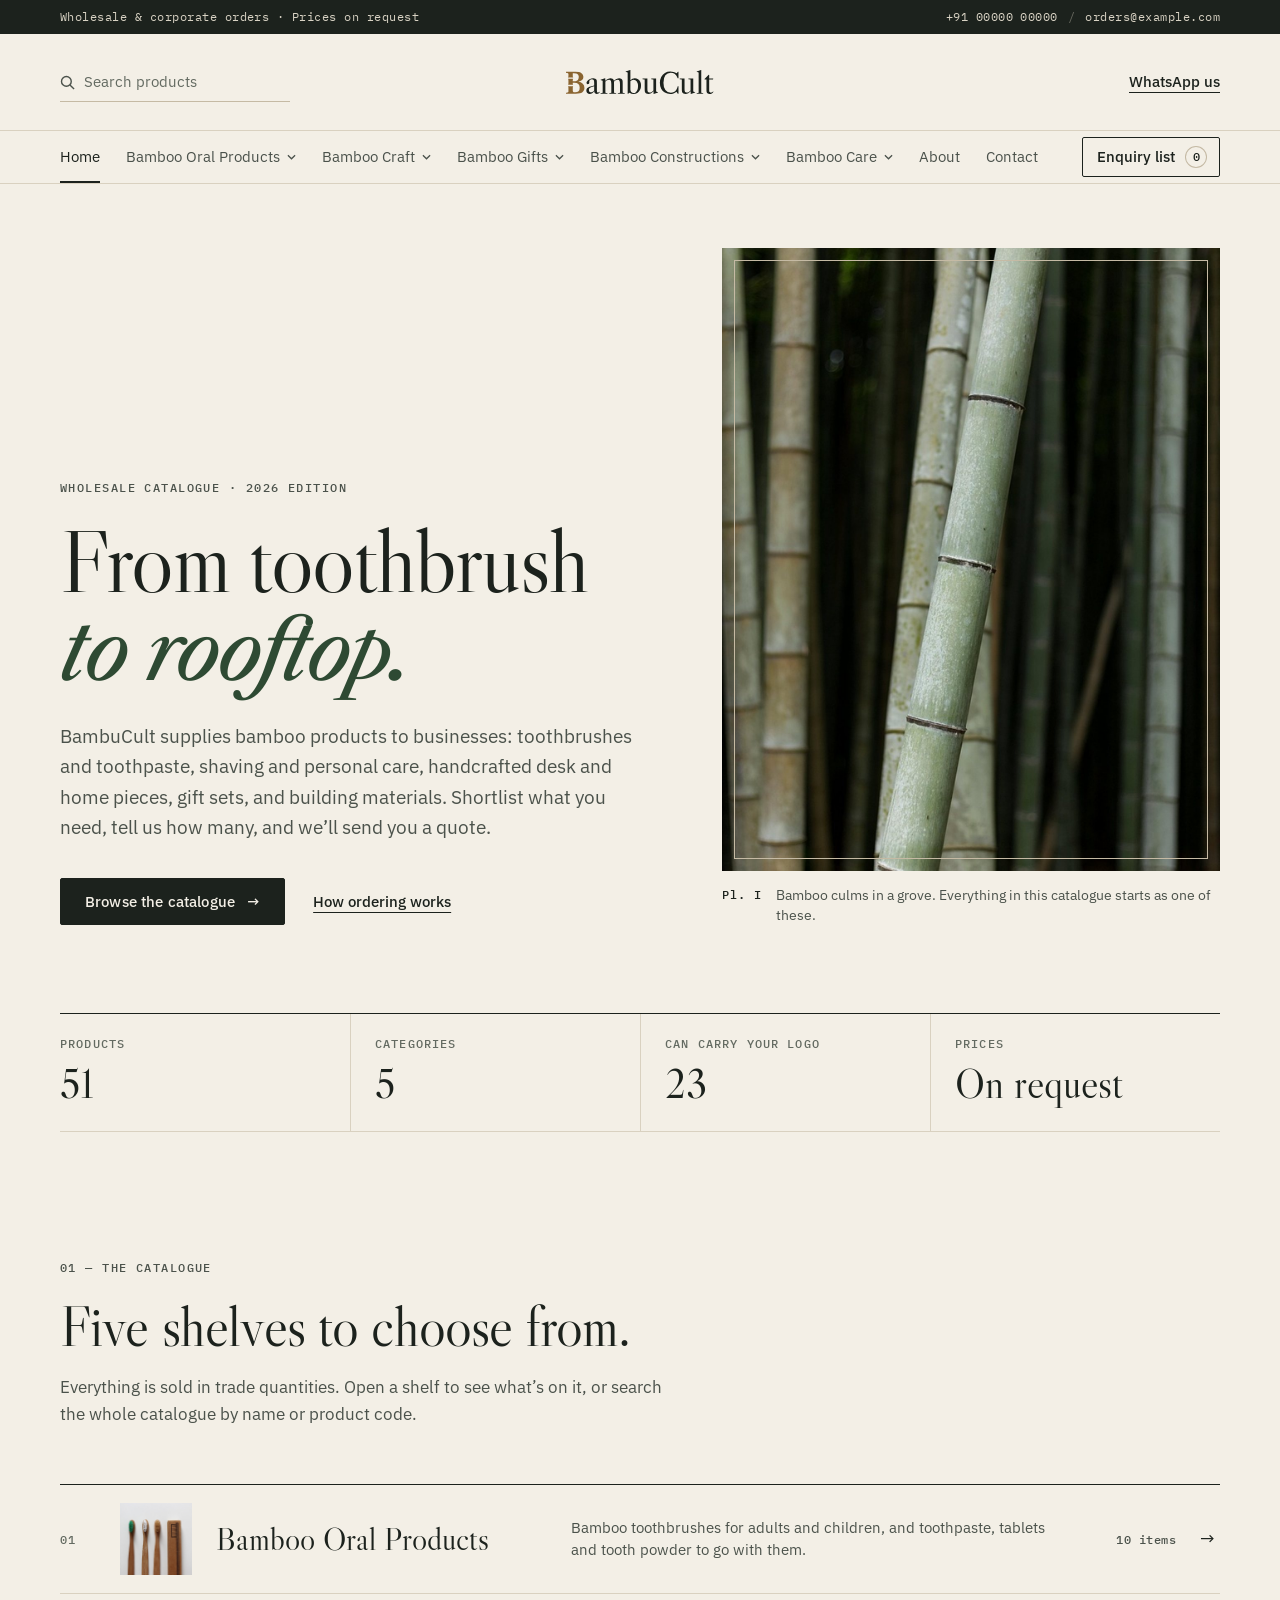
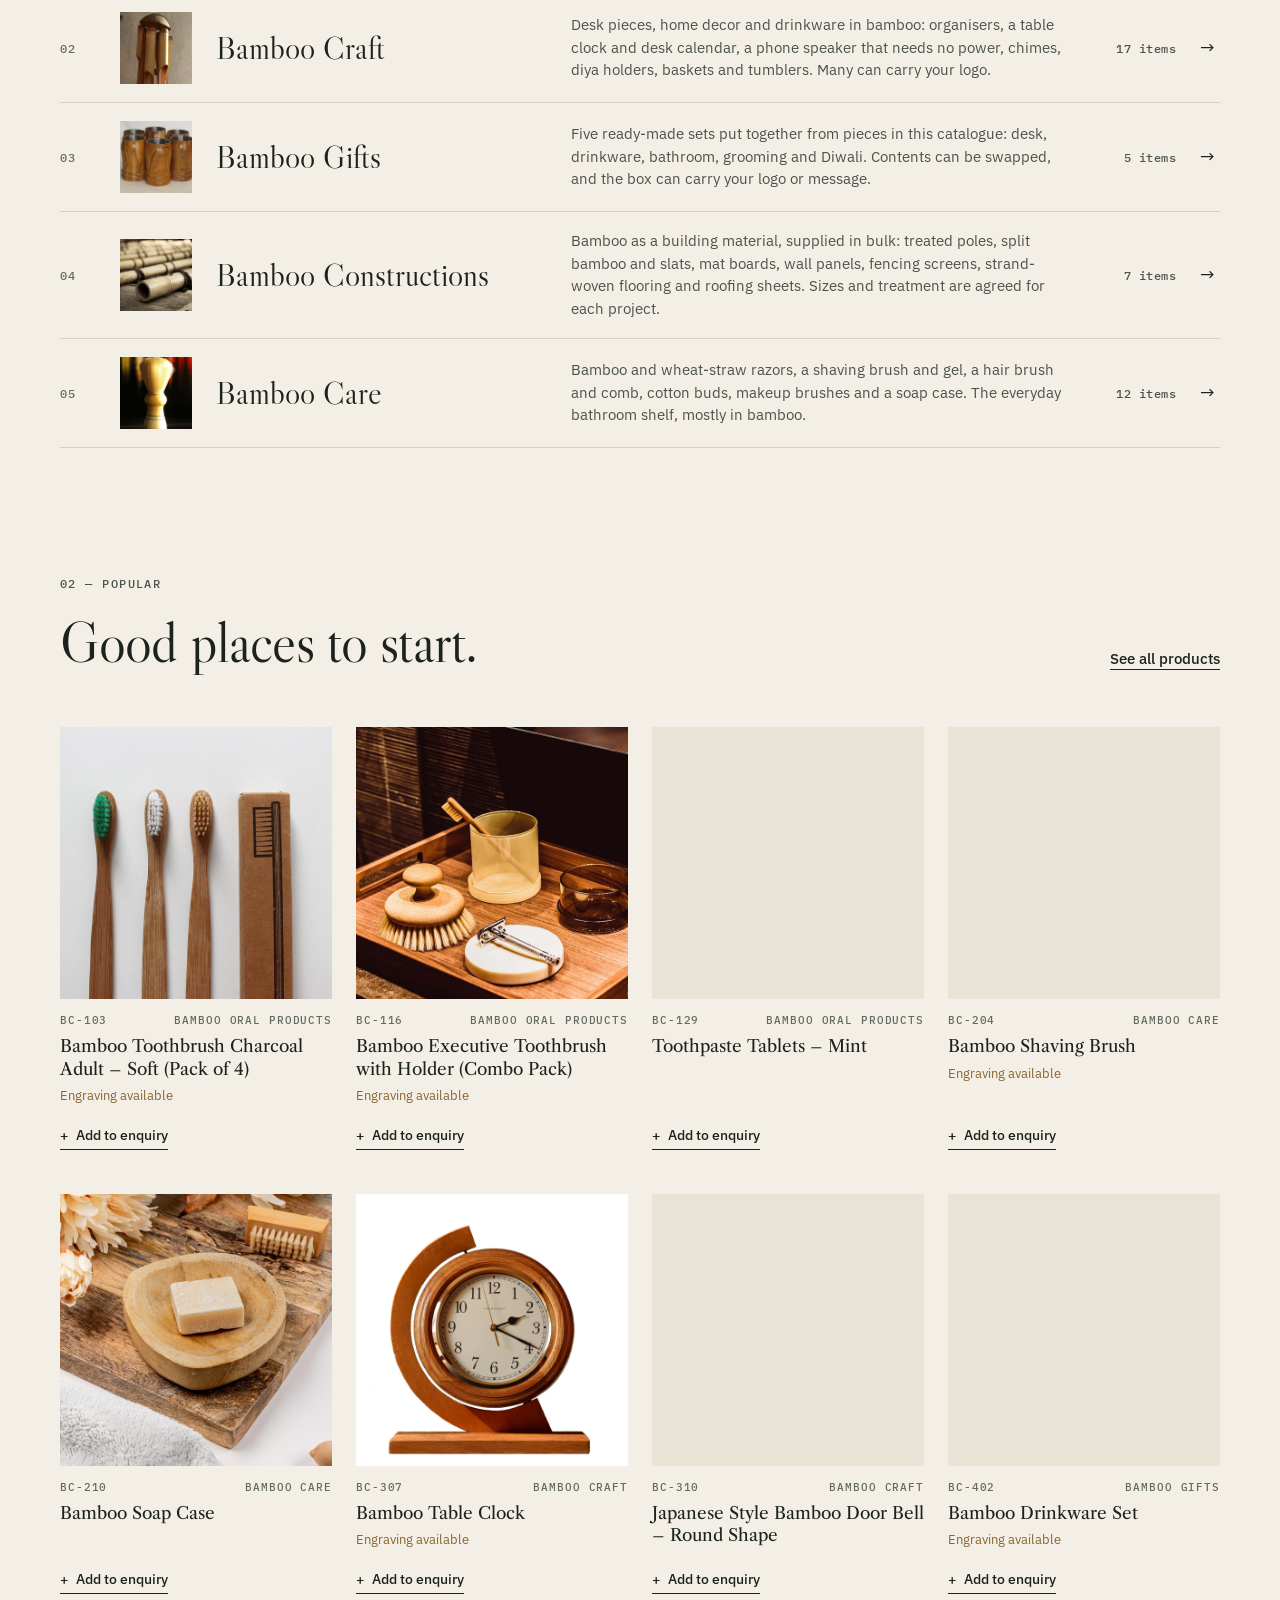
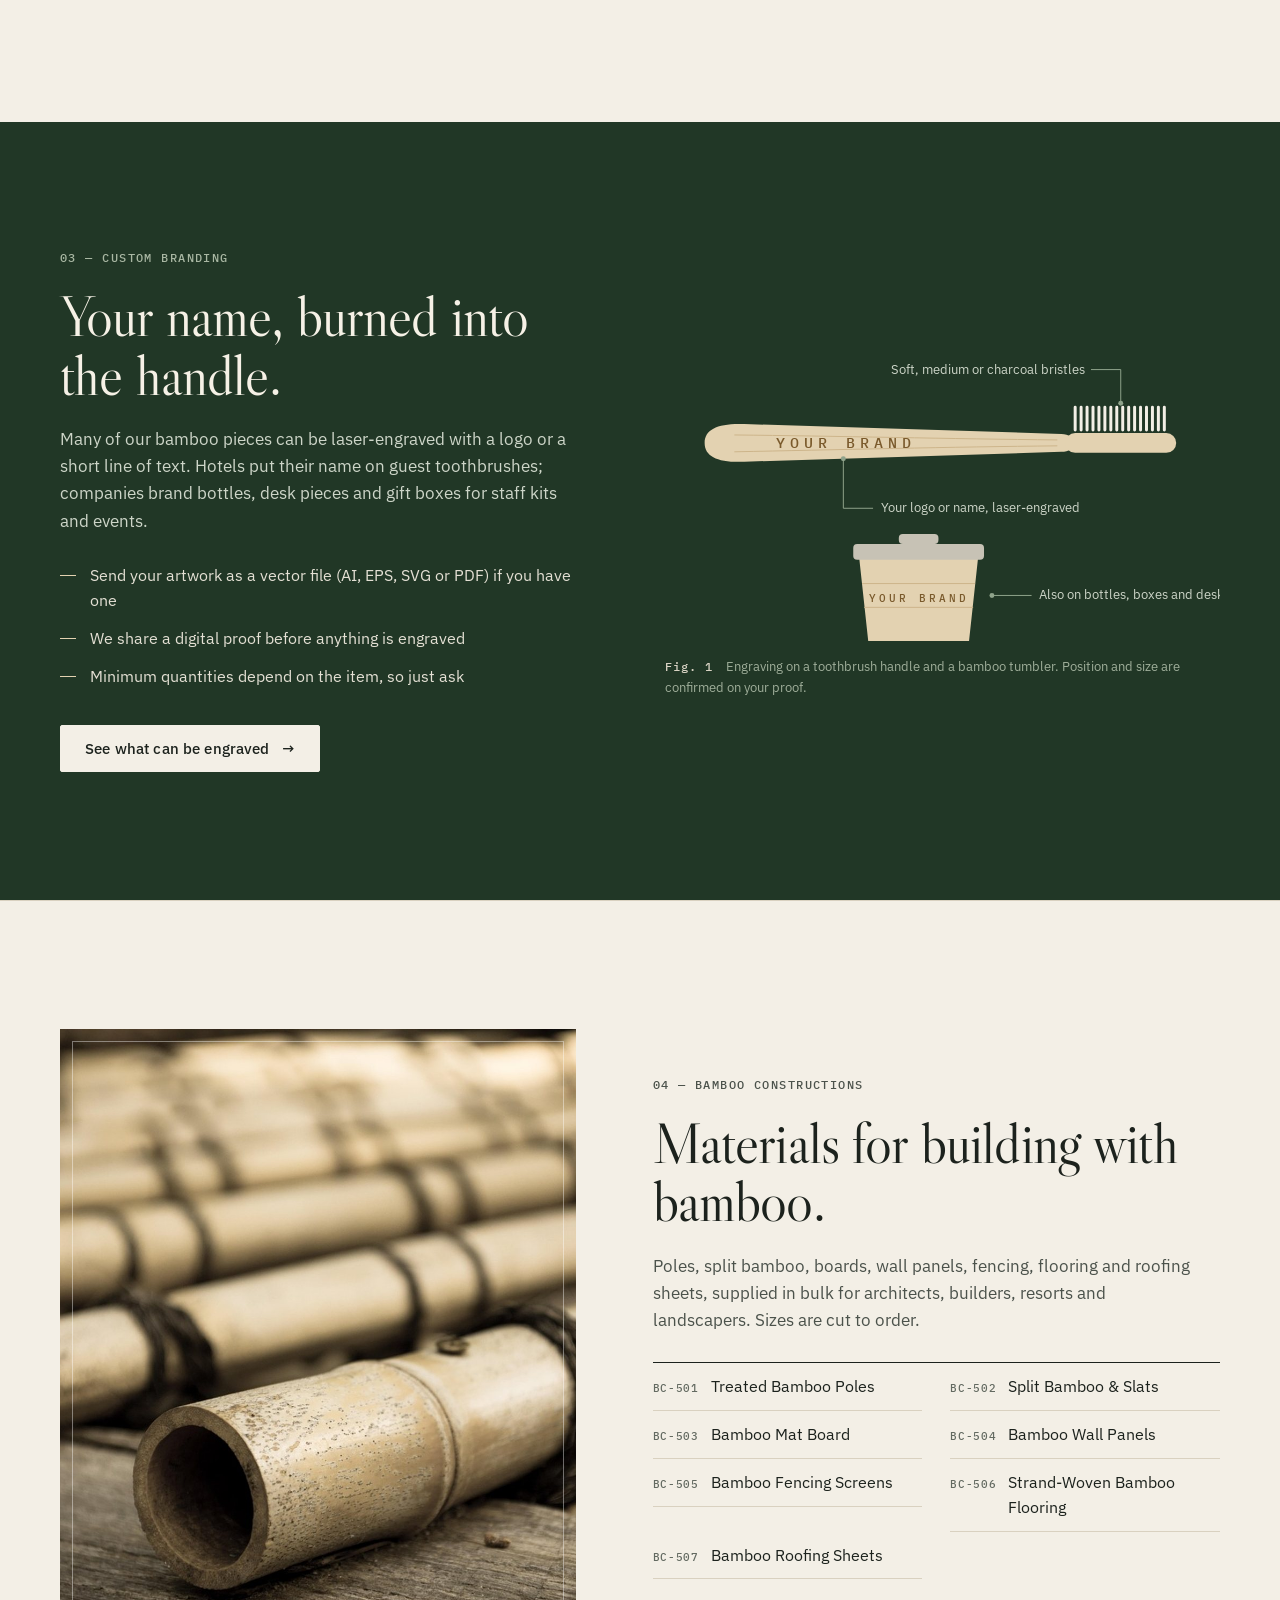
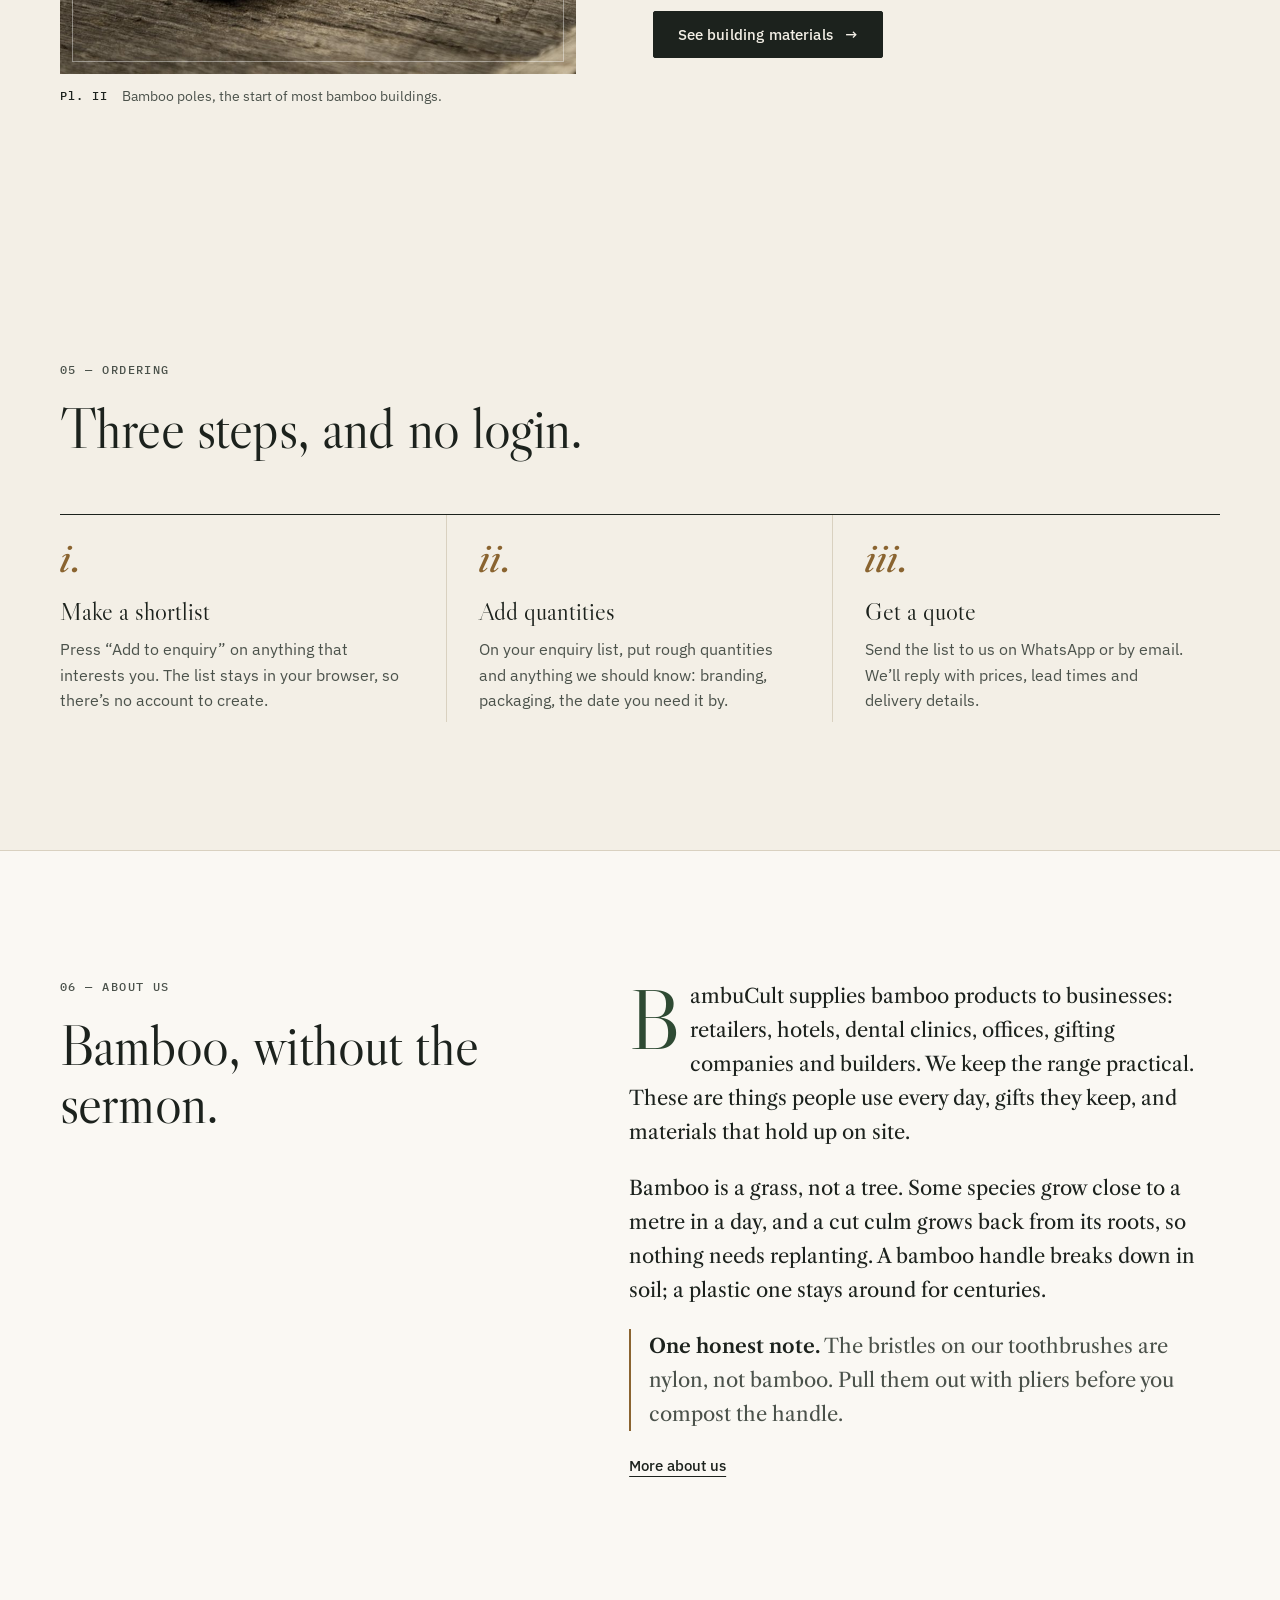
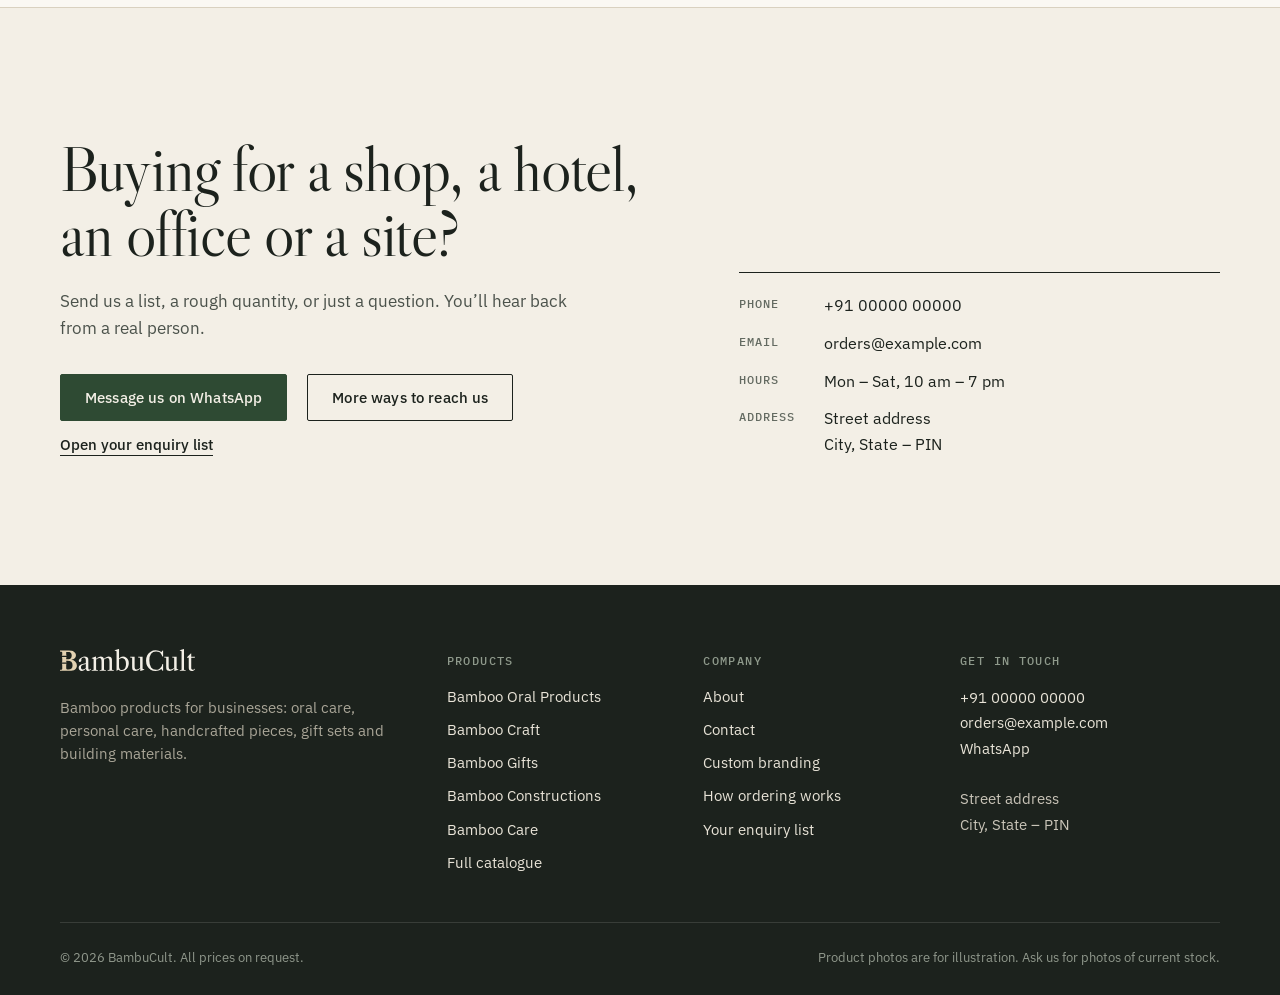
==== commit 918f3bf8: "Rename the brand to BambuCult Matches the domain bambucult.com.  - Redrew the wordmark: the double-o" ====
--- a/index.html
+++ b/index.html
@@ -3,8 +3,8 @@
 <head>
   <meta charset="utf-8">
   <meta name="viewport" content="width=device-width, initial-scale=1">
-  <title>BambooCult — Bamboo products for wholesale and corporate orders</title>
-  <meta name="description" content="BambooCult supplies bamboo oral care, personal care, handcrafted desk and home pieces, gift sets and bamboo building materials to businesses. Browse the catalogue and ask for a quote.">
+  <title>BambuCult — Bamboo products for wholesale and corporate orders</title>
+  <meta name="description" content="BambuCult supplies bamboo oral care, personal care, handcrafted desk and home pieces, gift sets and bamboo building materials to businesses. Browse the catalogue and ask for a quote.">
   <meta name="theme-color" content="#f3efe6">
   <link rel="icon" href="favicon.ico" sizes="32x32">
   <link rel="icon" href="favicon.svg" type="image/svg+xml">
@@ -32,7 +32,7 @@
         <svg viewBox="0 0 16 16" aria-hidden="true"><circle cx="6.8" cy="6.8" r="5.2"/><path d="M10.6 10.6L15 15"/></svg>
         <input id="quick-q" name="q" type="search" placeholder="Search products">
       </form>
-      <a class="brand" href="index.html" aria-label="BambooCult, home"><svg class="brand__logo" xmlns="http://www.w3.org/2000/svg" viewBox="0 0 579.73 84" role="img" aria-label="BambooCult"><path style="fill:var(--bc-accent,#8a6430)" d="M52.9 10.1Q56.68 12.6 58.79 16.45Q60.89 20.3 60.89 24.7Q60.89 30.92 56.21 35.21Q51.52 39.5 42.92 41.1L42.92 41.5Q52.69 42.5 58.63 48.24Q64.57 53.98 64.57 62.6Q64.57 67.13 62.68 71.17Q60.79 75.2 57.38 77.8Q53.67 80.6 48.32 81.8Q42.97 83 34.24 83L0 83L0 79.72C3.37 79.15 7.86 78.25 8.5 75.94L8.5 62.1C8.5 58.63 7.4 56.5 6.5 56.5L25.69 56.5C24.79 56.5 23.69 58.63 23.69 62.1L23.69 72.15Q23.69 75.65 25.37 76.9Q27.04 78.15 31.72 78.15Q40.02 78.15 43.98 74.15Q47.93 70.14 47.93 61.7Q47.93 52.84 43.28 48.68Q38.63 44.52 28.83 44.52L23.69 44.52L23.69 46.1C23.69 49.57 24.79 51.7 25.69 51.7L6.5 51.7C7.4 51.7 8.5 49.57 8.5 46.1L8.5 36.5C8.5 33.03 7.4 30.9 6.5 30.9L25.69 30.9C24.79 30.9 23.69 33.03 23.69 36.5L23.69 39.54L26.32 39.54Q30.23 39.54 32.55 39.24Q38.4 38.64 41.56 34.92Q44.72 31.2 44.72 24.89Q44.72 21.43 43.73 18.88Q42.74 16.35 40.68 14.56Q38.51 12.71 35.35 11.85Q32.19 10.98 27.53 10.98L23.69 10.98L23.69 20.5C23.69 23.97 24.79 26.1 25.69 26.1L6.5 26.1C7.4 26.1 8.5 23.97 8.5 20.5L8.5 13.06C7.86 10.75 3.37 9.85 0 9.28L0 6L32.47 6Q39.79 6 44.69 7Q49.59 8 52.9 10.1Z"/><path fill="currentColor" d="M71.23 71.8Q71.23 67.4 73.88 64.25Q76.53 61.1 82.48 58.7Q88.43 56.3 98.63 54.1L98.63 44.3Q98.63 38 96.83 35.4Q95.03 32.8 90.63 32.8Q86.33 32.8 83.83 34.85Q81.33 36.9 81.33 40.4Q81.33 41.3 81.43 42.15Q81.53 43 81.53 43.9Q81.53 46.4 80.08 48.05Q78.63 49.7 76.33 49.7Q74.33 49.7 73.03 48.4Q71.73 47.1 71.73 44.9Q71.73 41.6 74.68 38.1Q77.63 34.6 82.53 32.1Q88.53 29 95.23 29Q99.53 29 102.53 30.4Q105.53 31.8 106.83 34.3Q107.63 36 107.88 38.5Q108.13 41 108.13 47.4L108.13 70.3Q108.13 75.2 108.88 76.95Q109.63 78.7 111.83 78.7Q113.23 78.7 114.33 78.05Q115.43 77.4 116.73 75.8L118.43 77.3Q116.13 80.9 113.68 82.45Q111.23 84 108.03 84Q104.03 84 101.83 81.8Q99.63 79.6 99.13 75L98.83 74.8Q95.93 79.1 91.73 81.55Q87.53 84 83.23 84Q77.93 84 74.58 80.6Q71.23 77.2 71.23 71.8ZM98.63 71.4L98.63 57Q91.43 58.4 87.48 60Q83.53 61.6 81.83 63.9Q80.13 66.2 80.13 69.7Q80.13 73.7 82.08 75.9Q84.03 78.1 87.63 78.1Q90.83 78.1 93.73 76.35Q96.63 74.6 98.63 71.4ZM205.93 81L205.93 83L181.43 83L181.43 81L188.93 79.6L188.93 50.2Q188.93 42.9 187.73 39.1Q186.23 34.5 180.93 34.5Q177.23 34.5 173.88 36.15Q170.53 37.8 167.93 40.9Q168.13 44.9 168.13 49.2L168.13 79.6L175.63 81L175.63 83L151.13 83L151.13 81L158.63 79.6L158.63 50.2Q158.63 43.5 157.43 39.1Q155.83 34.5 150.63 34.5Q147.03 34.5 143.68 36.1Q140.33 37.7 137.83 40.7L137.83 79.5L145.33 81L145.33 83L120.73 83L120.73 81L128.33 79.5L128.33 38L120.93 35.2L120.93 33.9L136.43 29L137.43 29L137.43 37.5Q141.73 33.4 146.58 31.2Q151.43 29 156.23 29Q159.83 29 162.68 30.6Q165.53 32.2 166.83 35Q167.43 36.2 167.63 37.6Q171.93 33.5 176.83 31.25Q181.73 29 186.53 29Q190.13 29 192.93 30.6Q195.73 32.2 197.13 35Q197.93 36.6 198.18 39.4Q198.43 42.2 198.43 49.2L198.43 79.6L205.93 81ZM222.53 79.4L222.03 79.4L217.43 82.8L215.83 82.8L215.83 8.9L208.53 6.2L208.53 4.9L224.43 0L225.43 0L225.43 35.8Q231.73 29 240.63 29Q247.13 29 252.13 32.2Q257.13 35.4 259.93 41.15Q262.73 46.9 262.73 54.3Q262.73 62.6 259.28 69.4Q255.83 76.2 249.78 80.1Q243.73 84 236.33 84Q228.63 84 222.53 79.4ZM252.03 57.1Q252.03 46.5 247.88 40.45Q243.73 34.4 236.43 34.4Q233.13 34.4 230.28 35.8Q227.43 37.2 225.43 39.6L225.43 68Q225.43 73.7 228.43 77.15Q231.43 80.6 236.33 80.6Q241.03 80.6 244.58 77.65Q248.13 74.7 250.08 69.4Q252.03 64.1 252.03 57.1ZM323.23 56.5Q323.23 64.3 319.83 70.6Q316.43 76.9 310.38 80.45Q304.33 84 296.93 84Q289.53 84 283.48 80.45Q277.43 76.9 274.03 70.6Q270.63 64.3 270.63 56.5Q270.63 48.7 274.03 42.4Q277.43 36.1 283.48 32.55Q289.53 29 296.93 29Q304.33 29 310.38 32.55Q316.43 36.1 319.83 42.4Q323.23 48.7 323.23 56.5ZM296.83 79.5Q304.23 79.5 308.43 73.35Q312.63 67.2 312.63 56.4Q312.63 45.7 308.48 39.6Q304.33 33.5 296.93 33.5Q289.53 33.5 285.38 39.6Q281.23 45.7 281.23 56.5Q281.23 67.3 285.38 73.4Q289.53 79.5 296.83 79.5ZM383.63 56.5Q383.63 64.3 380.23 70.6Q376.83 76.9 370.78 80.45Q364.73 84 357.33 84Q349.93 84 343.88 80.45Q337.83 76.9 334.43 70.6Q331.03 64.3 331.03 56.5Q331.03 48.7 334.43 42.4Q337.83 36.1 343.88 32.55Q349.93 29 357.33 29Q364.73 29 370.78 32.55Q376.83 36.1 380.23 42.4Q383.63 48.7 383.63 56.5ZM357.23 79.5Q364.63 79.5 368.83 73.35Q373.03 67.2 373.03 56.4Q373.03 45.7 368.88 39.6Q364.73 33.5 357.33 33.5Q349.93 33.5 345.78 39.6Q341.63 45.7 341.63 56.5Q341.63 67.3 345.78 73.4Q349.93 79.5 357.23 79.5ZM428.53 5Q434.33 5 439.93 6.6Q445.53 8.2 450.03 11.1L450.43 11.1L455.33 6L457.13 6L457.13 29L454.13 29Q452.53 24.1 450.03 20Q446.53 14.4 441.78 11.9Q437.03 9.4 430.23 9.4Q417.83 9.4 411.18 18.5Q404.53 27.6 404.53 44.3Q404.53 61 411.28 70.25Q418.03 79.5 430.33 79.5Q436.33 79.5 441.13 77.1Q445.93 74.7 449.13 70.1Q452.93 64.8 454.43 56.8L457.13 56.8L457.13 83L454.73 83L450.13 76.4Q444.83 80.4 439.58 82.2Q434.33 84 428.13 84Q417.53 84 409.28 79.1Q401.03 74.2 396.48 65.3Q391.93 56.4 391.93 45Q391.93 33.4 396.63 24.3Q401.33 15.2 409.63 10.1Q417.93 5 428.53 5ZM515.63 77.9L515.63 79.1L500.63 84L499.93 84L499.93 74.9L499.53 74.8Q495.93 79.2 491.28 81.6Q486.63 84 481.63 84Q477.63 84 474.63 82.4Q471.63 80.8 470.23 77.9Q469.43 76.1 469.13 73.3Q468.83 70.5 468.83 63.7L468.83 33.5L461.33 32L461.33 30L478.33 30L478.33 63.7Q478.33 68.4 478.58 70.9Q478.83 73.4 479.53 74.9Q480.33 76.6 482.18 77.6Q484.03 78.6 486.53 78.6Q490.03 78.6 493.33 76.8Q496.63 75 499.33 71.6L499.33 33.5L491.83 32L491.83 30L508.83 30L508.83 75.5L515.63 77.9ZM527.63 8.8L520.63 6.2L520.63 4.9L535.93 0L536.83 0L536.83 79.6L543.73 81.1L543.73 83L520.63 83L520.63 81.1L527.63 79.6ZM558.33 81.2Q556.53 79.5 555.78 76.95Q555.03 74.4 555.03 69.8L555.03 33.5L548.53 33.5L548.33 31.9L562.73 16.9L564.53 17.1L564.53 30L578.83 30L578.03 33.5L564.53 33.5L564.53 68.9Q564.53 72.5 564.73 74.05Q564.93 75.6 565.43 76.5Q567.03 79.3 570.43 79.3Q572.43 79.3 574.48 78.2Q576.53 77.1 578.03 75.2L579.73 76.5Q577.43 80 573.78 82Q570.13 84 566.13 84Q561.33 84 558.33 81.2Z"/></svg></a>
+      <a class="brand" href="index.html" aria-label="BambuCult, home"><svg class="brand__logo" xmlns="http://www.w3.org/2000/svg" viewBox="0 0 516.33 84" role="img" aria-label="BambuCult"><path style="fill:var(--bc-accent,#8a6430)" d="M52.9 10.1Q56.68 12.6 58.79 16.45Q60.89 20.3 60.89 24.7Q60.89 30.92 56.21 35.21Q51.52 39.5 42.92 41.1L42.92 41.5Q52.69 42.5 58.63 48.24Q64.57 53.98 64.57 62.6Q64.57 67.13 62.68 71.17Q60.79 75.2 57.38 77.8Q53.67 80.6 48.32 81.8Q42.97 83 34.24 83L0 83L0 79.72C3.37 79.15 7.86 78.25 8.5 75.94L8.5 62.1C8.5 58.63 7.4 56.5 6.5 56.5L25.69 56.5C24.79 56.5 23.69 58.63 23.69 62.1L23.69 72.15Q23.69 75.65 25.37 76.9Q27.04 78.15 31.72 78.15Q40.02 78.15 43.98 74.15Q47.93 70.14 47.93 61.7Q47.93 52.84 43.28 48.68Q38.63 44.52 28.83 44.52L23.69 44.52L23.69 46.1C23.69 49.57 24.79 51.7 25.69 51.7L6.5 51.7C7.4 51.7 8.5 49.57 8.5 46.1L8.5 36.5C8.5 33.03 7.4 30.9 6.5 30.9L25.69 30.9C24.79 30.9 23.69 33.03 23.69 36.5L23.69 39.54L26.32 39.54Q30.23 39.54 32.55 39.24Q38.4 38.64 41.56 34.92Q44.72 31.2 44.72 24.89Q44.72 21.43 43.73 18.88Q42.74 16.35 40.68 14.56Q38.51 12.71 35.35 11.85Q32.19 10.98 27.53 10.98L23.69 10.98L23.69 20.5C23.69 23.97 24.79 26.1 25.69 26.1L6.5 26.1C7.4 26.1 8.5 23.97 8.5 20.5L8.5 13.06C7.86 10.75 3.37 9.85 0 9.28L0 6L32.47 6Q39.79 6 44.69 7Q49.59 8 52.9 10.1Z"/><path fill="currentColor" d="M71.23 71.8Q71.23 67.4 73.88 64.25Q76.53 61.1 82.48 58.7Q88.43 56.3 98.63 54.1L98.63 44.3Q98.63 38 96.83 35.4Q95.03 32.8 90.63 32.8Q86.33 32.8 83.83 34.85Q81.33 36.9 81.33 40.4Q81.33 41.3 81.43 42.15Q81.53 43 81.53 43.9Q81.53 46.4 80.08 48.05Q78.63 49.7 76.33 49.7Q74.33 49.7 73.03 48.4Q71.73 47.1 71.73 44.9Q71.73 41.6 74.68 38.1Q77.63 34.6 82.53 32.1Q88.53 29 95.23 29Q99.53 29 102.53 30.4Q105.53 31.8 106.83 34.3Q107.63 36 107.88 38.5Q108.13 41 108.13 47.4L108.13 70.3Q108.13 75.2 108.88 76.95Q109.63 78.7 111.83 78.7Q113.23 78.7 114.33 78.05Q115.43 77.4 116.73 75.8L118.43 77.3Q116.13 80.9 113.68 82.45Q111.23 84 108.03 84Q104.03 84 101.83 81.8Q99.63 79.6 99.13 75L98.83 74.8Q95.93 79.1 91.73 81.55Q87.53 84 83.23 84Q77.93 84 74.58 80.6Q71.23 77.2 71.23 71.8ZM98.63 71.4L98.63 57Q91.43 58.4 87.48 60Q83.53 61.6 81.83 63.9Q80.13 66.2 80.13 69.7Q80.13 73.7 82.08 75.9Q84.03 78.1 87.63 78.1Q90.83 78.1 93.73 76.35Q96.63 74.6 98.63 71.4ZM205.93 81L205.93 83L181.43 83L181.43 81L188.93 79.6L188.93 50.2Q188.93 42.9 187.73 39.1Q186.23 34.5 180.93 34.5Q177.23 34.5 173.88 36.15Q170.53 37.8 167.93 40.9Q168.13 44.9 168.13 49.2L168.13 79.6L175.63 81L175.63 83L151.13 83L151.13 81L158.63 79.6L158.63 50.2Q158.63 43.5 157.43 39.1Q155.83 34.5 150.63 34.5Q147.03 34.5 143.68 36.1Q140.33 37.7 137.83 40.7L137.83 79.5L145.33 81L145.33 83L120.73 83L120.73 81L128.33 79.5L128.33 38L120.93 35.2L120.93 33.9L136.43 29L137.43 29L137.43 37.5Q141.73 33.4 146.58 31.2Q151.43 29 156.23 29Q159.83 29 162.68 30.6Q165.53 32.2 166.83 35Q167.43 36.2 167.63 37.6Q171.93 33.5 176.83 31.25Q181.73 29 186.53 29Q190.13 29 192.93 30.6Q195.73 32.2 197.13 35Q197.93 36.6 198.18 39.4Q198.43 42.2 198.43 49.2L198.43 79.6L205.93 81ZM222.53 79.4L222.03 79.4L217.43 82.8L215.83 82.8L215.83 8.9L208.53 6.2L208.53 4.9L224.43 0L225.43 0L225.43 35.8Q231.73 29 240.63 29Q247.13 29 252.13 32.2Q257.13 35.4 259.93 41.15Q262.73 46.9 262.73 54.3Q262.73 62.6 259.28 69.4Q255.83 76.2 249.78 80.1Q243.73 84 236.33 84Q228.63 84 222.53 79.4ZM252.03 57.1Q252.03 46.5 247.88 40.45Q243.73 34.4 236.43 34.4Q233.13 34.4 230.28 35.8Q227.43 37.2 225.43 39.6L225.43 68Q225.43 73.7 228.43 77.15Q231.43 80.6 236.33 80.6Q241.03 80.6 244.58 77.65Q248.13 74.7 250.08 69.4Q252.03 64.1 252.03 57.1ZM322.23 77.9L322.23 79.1L307.23 84L306.53 84L306.53 74.9L306.13 74.8Q302.53 79.2 297.88 81.6Q293.23 84 288.23 84Q284.23 84 281.23 82.4Q278.23 80.8 276.83 77.9Q276.03 76.1 275.73 73.3Q275.43 70.5 275.43 63.7L275.43 33.5L267.93 32L267.93 30L284.93 30L284.93 63.7Q284.93 68.4 285.18 70.9Q285.43 73.4 286.13 74.9Q286.93 76.6 288.78 77.6Q290.63 78.6 293.13 78.6Q296.63 78.6 299.93 76.8Q303.23 75 305.93 71.6L305.93 33.5L298.43 32L298.43 30L315.43 30L315.43 75.5L322.23 77.9ZM365.13 5Q370.93 5 376.53 6.6Q382.13 8.2 386.63 11.1L387.03 11.1L391.93 6L393.73 6L393.73 29L390.73 29Q389.13 24.1 386.63 20Q383.13 14.4 378.38 11.9Q373.63 9.4 366.83 9.4Q354.43 9.4 347.78 18.5Q341.13 27.6 341.13 44.3Q341.13 61 347.88 70.25Q354.63 79.5 366.93 79.5Q372.93 79.5 377.73 77.1Q382.53 74.7 385.73 70.1Q389.53 64.8 391.03 56.8L393.73 56.8L393.73 83L391.33 83L386.73 76.4Q381.43 80.4 376.18 82.2Q370.93 84 364.73 84Q354.13 84 345.88 79.1Q337.63 74.2 333.08 65.3Q328.53 56.4 328.53 45Q328.53 33.4 333.23 24.3Q337.93 15.2 346.23 10.1Q354.53 5 365.13 5ZM452.23 77.9L452.23 79.1L437.23 84L436.53 84L436.53 74.9L436.13 74.8Q432.53 79.2 427.88 81.6Q423.23 84 418.23 84Q414.23 84 411.23 82.4Q408.23 80.8 406.83 77.9Q406.03 76.1 405.73 73.3Q405.43 70.5 405.43 63.7L405.43 33.5L397.93 32L397.93 30L414.93 30L414.93 63.7Q414.93 68.4 415.18 70.9Q415.43 73.4 416.13 74.9Q416.93 76.6 418.78 77.6Q420.63 78.6 423.13 78.6Q426.63 78.6 429.93 76.8Q433.23 75 435.93 71.6L435.93 33.5L428.43 32L428.43 30L445.43 30L445.43 75.5L452.23 77.9ZM480.33 83L457.23 83L457.23 81.1L464.23 79.6L464.23 8.8L457.23 6.2L457.23 4.9L472.53 0L473.43 0L473.43 79.6L480.33 81.1L480.33 83ZM494.93 81.2Q493.13 79.5 492.38 76.95Q491.63 74.4 491.63 69.8L491.63 33.5L485.13 33.5L484.93 31.9L499.33 16.9L501.13 17.1L501.13 30L515.43 30L514.63 33.5L501.13 33.5L501.13 68.9Q501.13 72.5 501.33 74.05Q501.53 75.6 502.03 76.5Q503.63 79.3 507.03 79.3Q509.03 79.3 511.08 78.2Q513.13 77.1 514.63 75.2L516.33 76.5Q514.03 80 510.38 82Q506.73 84 502.73 84Q497.93 84 494.93 81.2Z"/></svg></a>
       <div class="masthead__right">
         <a class="wa-link" data-config="whatsapp" target="_blank" rel="noopener">WhatsApp us</a>
         <a class="list-link list-link--compact" href="enquiry.html" data-nav="enquiry"><span class="long">Enquiry list</span><span class="short">List</span> <span class="count is-empty" data-count>0</span></a>
@@ -189,7 +189,7 @@
         <div class="hero__text">
           <p class="eyebrow">Wholesale catalogue · <span data-year></span> edition</p>
           <h1 class="display">From toothbrush <em>to rooftop.</em></h1>
-          <p class="lede">BambooCult supplies bamboo products to businesses: toothbrushes and toothpaste, shaving and personal care, handcrafted desk and home pieces, gift sets, and building materials. Shortlist what you need, tell us how many, and we’ll send you a quote.</p>
+          <p class="lede">BambuCult supplies bamboo products to businesses: toothbrushes and toothpaste, shaving and personal care, handcrafted desk and home pieces, gift sets, and building materials. Shortlist what you need, tell us how many, and we’ll send you a quote.</p>
           <div class="hero__actions">
             <a class="btn" href="catalogue.html">Browse the catalogue <span class="arrow" aria-hidden="true">→</span></a>
             <a class="link-under" href="#ordering">How ordering works</a>
@@ -381,7 +381,7 @@
           <h2 class="h2" id="about-title">Bamboo, without the sermon.</h2>
         </div>
         <div class="about__body">
-          <p>BambooCult supplies bamboo products to businesses: retailers, hotels, dental clinics, offices, gifting companies and builders. We keep the range practical. These are things people use every day, gifts they keep, and materials that hold up on site.</p>
+          <p>BambuCult supplies bamboo products to businesses: retailers, hotels, dental clinics, offices, gifting companies and builders. We keep the range practical. These are things people use every day, gifts they keep, and materials that hold up on site.</p>
           <p>Bamboo is a grass, not a tree. Some species grow close to a metre in a day, and a cut culm grows back from its roots, so nothing needs replanting. A bamboo handle breaks down in soil; a plastic one stays around for centuries.</p>
           <p class="aside"><strong>One honest note.</strong> The bristles on our toothbrushes are nylon, not bamboo. Pull them out with pliers before you compost the handle.</p>
           <a class="link-under" href="about.html">More about us</a>
@@ -415,7 +415,7 @@
     <div class="wrap">
       <div class="footer__top">
         <div class="footer__brand">
-          <a class="brand brand--light" href="index.html" aria-label="BambooCult, home"><svg class="brand__logo" xmlns="http://www.w3.org/2000/svg" viewBox="0 0 579.73 84" role="img" aria-label="BambooCult"><path style="fill:var(--bc-accent,#8a6430)" d="M52.9 10.1Q56.68 12.6 58.79 16.45Q60.89 20.3 60.89 24.7Q60.89 30.92 56.21 35.21Q51.52 39.5 42.92 41.1L42.92 41.5Q52.69 42.5 58.63 48.24Q64.57 53.98 64.57 62.6Q64.57 67.13 62.68 71.17Q60.79 75.2 57.38 77.8Q53.67 80.6 48.32 81.8Q42.97 83 34.24 83L0 83L0 79.72C3.37 79.15 7.86 78.25 8.5 75.94L8.5 62.1C8.5 58.63 7.4 56.5 6.5 56.5L25.69 56.5C24.79 56.5 23.69 58.63 23.69 62.1L23.69 72.15Q23.69 75.65 25.37 76.9Q27.04 78.15 31.72 78.15Q40.02 78.15 43.98 74.15Q47.93 70.14 47.93 61.7Q47.93 52.84 43.28 48.68Q38.63 44.52 28.83 44.52L23.69 44.52L23.69 46.1C23.69 49.57 24.79 51.7 25.69 51.7L6.5 51.7C7.4 51.7 8.5 49.57 8.5 46.1L8.5 36.5C8.5 33.03 7.4 30.9 6.5 30.9L25.69 30.9C24.79 30.9 23.69 33.03 23.69 36.5L23.69 39.54L26.32 39.54Q30.23 39.54 32.55 39.24Q38.4 38.64 41.56 34.92Q44.72 31.2 44.72 24.89Q44.72 21.43 43.73 18.88Q42.74 16.35 40.68 14.56Q38.51 12.71 35.35 11.85Q32.19 10.98 27.53 10.98L23.69 10.98L23.69 20.5C23.69 23.97 24.79 26.1 25.69 26.1L6.5 26.1C7.4 26.1 8.5 23.97 8.5 20.5L8.5 13.06C7.86 10.75 3.37 9.85 0 9.28L0 6L32.47 6Q39.79 6 44.69 7Q49.59 8 52.9 10.1Z"/><path fill="currentColor" d="M71.23 71.8Q71.23 67.4 73.88 64.25Q76.53 61.1 82.48 58.7Q88.43 56.3 98.63 54.1L98.63 44.3Q98.63 38 96.83 35.4Q95.03 32.8 90.63 32.8Q86.33 32.8 83.83 34.85Q81.33 36.9 81.33 40.4Q81.33 41.3 81.43 42.15Q81.53 43 81.53 43.9Q81.53 46.4 80.08 48.05Q78.63 49.7 76.33 49.7Q74.33 49.7 73.03 48.4Q71.73 47.1 71.73 44.9Q71.73 41.6 74.68 38.1Q77.63 34.6 82.53 32.1Q88.53 29 95.23 29Q99.53 29 102.53 30.4Q105.53 31.8 106.83 34.3Q107.63 36 107.88 38.5Q108.13 41 108.13 47.4L108.13 70.3Q108.13 75.2 108.88 76.95Q109.63 78.7 111.83 78.7Q113.23 78.7 114.33 78.05Q115.43 77.4 116.73 75.8L118.43 77.3Q116.13 80.9 113.68 82.45Q111.23 84 108.03 84Q104.03 84 101.83 81.8Q99.63 79.6 99.13 75L98.83 74.8Q95.93 79.1 91.73 81.55Q87.53 84 83.23 84Q77.93 84 74.58 80.6Q71.23 77.2 71.23 71.8ZM98.63 71.4L98.63 57Q91.43 58.4 87.48 60Q83.53 61.6 81.83 63.9Q80.13 66.2 80.13 69.7Q80.13 73.7 82.08 75.9Q84.03 78.1 87.63 78.1Q90.83 78.1 93.73 76.35Q96.63 74.6 98.63 71.4ZM205.93 81L205.93 83L181.43 83L181.43 81L188.93 79.6L188.93 50.2Q188.93 42.9 187.73 39.1Q186.23 34.5 180.93 34.5Q177.23 34.5 173.88 36.15Q170.53 37.8 167.93 40.9Q168.13 44.9 168.13 49.2L168.13 79.6L175.63 81L175.63 83L151.13 83L151.13 81L158.63 79.6L158.63 50.2Q158.63 43.5 157.43 39.1Q155.83 34.5 150.63 34.5Q147.03 34.5 143.68 36.1Q140.33 37.7 137.83 40.7L137.83 79.5L145.33 81L145.33 83L120.73 83L120.73 81L128.33 79.5L128.33 38L120.93 35.2L120.93 33.9L136.43 29L137.43 29L137.43 37.5Q141.73 33.4 146.58 31.2Q151.43 29 156.23 29Q159.83 29 162.68 30.6Q165.53 32.2 166.83 35Q167.43 36.2 167.63 37.6Q171.93 33.5 176.83 31.25Q181.73 29 186.53 29Q190.13 29 192.93 30.6Q195.73 32.2 197.13 35Q197.93 36.6 198.18 39.4Q198.43 42.2 198.43 49.2L198.43 79.6L205.93 81ZM222.53 79.4L222.03 79.4L217.43 82.8L215.83 82.8L215.83 8.9L208.53 6.2L208.53 4.9L224.43 0L225.43 0L225.43 35.8Q231.73 29 240.63 29Q247.13 29 252.13 32.2Q257.13 35.4 259.93 41.15Q262.73 46.9 262.73 54.3Q262.73 62.6 259.28 69.4Q255.83 76.2 249.78 80.1Q243.73 84 236.33 84Q228.63 84 222.53 79.4ZM252.03 57.1Q252.03 46.5 247.88 40.45Q243.73 34.4 236.43 34.4Q233.13 34.4 230.28 35.8Q227.43 37.2 225.43 39.6L225.43 68Q225.43 73.7 228.43 77.15Q231.43 80.6 236.33 80.6Q241.03 80.6 244.58 77.65Q248.13 74.7 250.08 69.4Q252.03 64.1 252.03 57.1ZM323.23 56.5Q323.23 64.3 319.83 70.6Q316.43 76.9 310.38 80.45Q304.33 84 296.93 84Q289.53 84 283.48 80.45Q277.43 76.9 274.03 70.6Q270.63 64.3 270.63 56.5Q270.63 48.7 274.03 42.4Q277.43 36.1 283.48 32.55Q289.53 29 296.93 29Q304.33 29 310.38 32.55Q316.43 36.1 319.83 42.4Q323.23 48.7 323.23 56.5ZM296.83 79.5Q304.23 79.5 308.43 73.35Q312.63 67.2 312.63 56.4Q312.63 45.7 308.48 39.6Q304.33 33.5 296.93 33.5Q289.53 33.5 285.38 39.6Q281.23 45.7 281.23 56.5Q281.23 67.3 285.38 73.4Q289.53 79.5 296.83 79.5ZM383.63 56.5Q383.63 64.3 380.23 70.6Q376.83 76.9 370.78 80.45Q364.73 84 357.33 84Q349.93 84 343.88 80.45Q337.83 76.9 334.43 70.6Q331.03 64.3 331.03 56.5Q331.03 48.7 334.43 42.4Q337.83 36.1 343.88 32.55Q349.93 29 357.33 29Q364.73 29 370.78 32.55Q376.83 36.1 380.23 42.4Q383.63 48.7 383.63 56.5ZM357.23 79.5Q364.63 79.5 368.83 73.35Q373.03 67.2 373.03 56.4Q373.03 45.7 368.88 39.6Q364.73 33.5 357.33 33.5Q349.93 33.5 345.78 39.6Q341.63 45.7 341.63 56.5Q341.63 67.3 345.78 73.4Q349.93 79.5 357.23 79.5ZM428.53 5Q434.33 5 439.93 6.6Q445.53 8.2 450.03 11.1L450.43 11.1L455.33 6L457.13 6L457.13 29L454.13 29Q452.53 24.1 450.03 20Q446.53 14.4 441.78 11.9Q437.03 9.4 430.23 9.4Q417.83 9.4 411.18 18.5Q404.53 27.6 404.53 44.3Q404.53 61 411.28 70.25Q418.03 79.5 430.33 79.5Q436.33 79.5 441.13 77.1Q445.93 74.7 449.13 70.1Q452.93 64.8 454.43 56.8L457.13 56.8L457.13 83L454.73 83L450.13 76.4Q444.83 80.4 439.58 82.2Q434.33 84 428.13 84Q417.53 84 409.28 79.1Q401.03 74.2 396.48 65.3Q391.93 56.4 391.93 45Q391.93 33.4 396.63 24.3Q401.33 15.2 409.63 10.1Q417.93 5 428.53 5ZM515.63 77.9L515.63 79.1L500.63 84L499.93 84L499.93 74.9L499.53 74.8Q495.93 79.2 491.28 81.6Q486.63 84 481.63 84Q477.63 84 474.63 82.4Q471.63 80.8 470.23 77.9Q469.43 76.1 469.13 73.3Q468.83 70.5 468.83 63.7L468.83 33.5L461.33 32L461.33 30L478.33 30L478.33 63.7Q478.33 68.4 478.58 70.9Q478.83 73.4 479.53 74.9Q480.33 76.6 482.18 77.6Q484.03 78.6 486.53 78.6Q490.03 78.6 493.33 76.8Q496.63 75 499.33 71.6L499.33 33.5L491.83 32L491.83 30L508.83 30L508.83 75.5L515.63 77.9ZM527.63 8.8L520.63 6.2L520.63 4.9L535.93 0L536.83 0L536.83 79.6L543.73 81.1L543.73 83L520.63 83L520.63 81.1L527.63 79.6ZM558.33 81.2Q556.53 79.5 555.78 76.95Q555.03 74.4 555.03 69.8L555.03 33.5L548.53 33.5L548.33 31.9L562.73 16.9L564.53 17.1L564.53 30L578.83 30L578.03 33.5L564.53 33.5L564.53 68.9Q564.53 72.5 564.73 74.05Q564.93 75.6 565.43 76.5Q567.03 79.3 570.43 79.3Q572.43 79.3 574.48 78.2Q576.53 77.1 578.03 75.2L579.73 76.5Q577.43 80 573.78 82Q570.13 84 566.13 84Q561.33 84 558.33 81.2Z"/></svg></a>
+          <a class="brand brand--light" href="index.html" aria-label="BambuCult, home"><svg class="brand__logo" xmlns="http://www.w3.org/2000/svg" viewBox="0 0 516.33 84" role="img" aria-label="BambuCult"><path style="fill:var(--bc-accent,#8a6430)" d="M52.9 10.1Q56.68 12.6 58.79 16.45Q60.89 20.3 60.89 24.7Q60.89 30.92 56.21 35.21Q51.52 39.5 42.92 41.1L42.92 41.5Q52.69 42.5 58.63 48.24Q64.57 53.98 64.57 62.6Q64.57 67.13 62.68 71.17Q60.79 75.2 57.38 77.8Q53.67 80.6 48.32 81.8Q42.97 83 34.24 83L0 83L0 79.72C3.37 79.15 7.86 78.25 8.5 75.94L8.5 62.1C8.5 58.63 7.4 56.5 6.5 56.5L25.69 56.5C24.79 56.5 23.69 58.63 23.69 62.1L23.69 72.15Q23.69 75.65 25.37 76.9Q27.04 78.15 31.72 78.15Q40.02 78.15 43.98 74.15Q47.93 70.14 47.93 61.7Q47.93 52.84 43.28 48.68Q38.63 44.52 28.83 44.52L23.69 44.52L23.69 46.1C23.69 49.57 24.79 51.7 25.69 51.7L6.5 51.7C7.4 51.7 8.5 49.57 8.5 46.1L8.5 36.5C8.5 33.03 7.4 30.9 6.5 30.9L25.69 30.9C24.79 30.9 23.69 33.03 23.69 36.5L23.69 39.54L26.32 39.54Q30.23 39.54 32.55 39.24Q38.4 38.64 41.56 34.92Q44.72 31.2 44.72 24.89Q44.72 21.43 43.73 18.88Q42.74 16.35 40.68 14.56Q38.51 12.71 35.35 11.85Q32.19 10.98 27.53 10.98L23.69 10.98L23.69 20.5C23.69 23.97 24.79 26.1 25.69 26.1L6.5 26.1C7.4 26.1 8.5 23.97 8.5 20.5L8.5 13.06C7.86 10.75 3.37 9.85 0 9.28L0 6L32.47 6Q39.79 6 44.69 7Q49.59 8 52.9 10.1Z"/><path fill="currentColor" d="M71.23 71.8Q71.23 67.4 73.88 64.25Q76.53 61.1 82.48 58.7Q88.43 56.3 98.63 54.1L98.63 44.3Q98.63 38 96.83 35.4Q95.03 32.8 90.63 32.8Q86.33 32.8 83.83 34.85Q81.33 36.9 81.33 40.4Q81.33 41.3 81.43 42.15Q81.53 43 81.53 43.9Q81.53 46.4 80.08 48.05Q78.63 49.7 76.33 49.7Q74.33 49.7 73.03 48.4Q71.73 47.1 71.73 44.9Q71.73 41.6 74.68 38.1Q77.63 34.6 82.53 32.1Q88.53 29 95.23 29Q99.53 29 102.53 30.4Q105.53 31.8 106.83 34.3Q107.63 36 107.88 38.5Q108.13 41 108.13 47.4L108.13 70.3Q108.13 75.2 108.88 76.95Q109.63 78.7 111.83 78.7Q113.23 78.7 114.33 78.05Q115.43 77.4 116.73 75.8L118.43 77.3Q116.13 80.9 113.68 82.45Q111.23 84 108.03 84Q104.03 84 101.83 81.8Q99.63 79.6 99.13 75L98.83 74.8Q95.93 79.1 91.73 81.55Q87.53 84 83.23 84Q77.93 84 74.58 80.6Q71.23 77.2 71.23 71.8ZM98.63 71.4L98.63 57Q91.43 58.4 87.48 60Q83.53 61.6 81.83 63.9Q80.13 66.2 80.13 69.7Q80.13 73.7 82.08 75.9Q84.03 78.1 87.63 78.1Q90.83 78.1 93.73 76.35Q96.63 74.6 98.63 71.4ZM205.93 81L205.93 83L181.43 83L181.43 81L188.93 79.6L188.93 50.2Q188.93 42.9 187.73 39.1Q186.23 34.5 180.93 34.5Q177.23 34.5 173.88 36.15Q170.53 37.8 167.93 40.9Q168.13 44.9 168.13 49.2L168.13 79.6L175.63 81L175.63 83L151.13 83L151.13 81L158.63 79.6L158.63 50.2Q158.63 43.5 157.43 39.1Q155.83 34.5 150.63 34.5Q147.03 34.5 143.68 36.1Q140.33 37.7 137.83 40.7L137.83 79.5L145.33 81L145.33 83L120.73 83L120.73 81L128.33 79.5L128.33 38L120.93 35.2L120.93 33.9L136.43 29L137.43 29L137.43 37.5Q141.73 33.4 146.58 31.2Q151.43 29 156.23 29Q159.83 29 162.68 30.6Q165.53 32.2 166.83 35Q167.43 36.2 167.63 37.6Q171.93 33.5 176.83 31.25Q181.73 29 186.53 29Q190.13 29 192.93 30.6Q195.73 32.2 197.13 35Q197.93 36.6 198.18 39.4Q198.43 42.2 198.43 49.2L198.43 79.6L205.93 81ZM222.53 79.4L222.03 79.4L217.43 82.8L215.83 82.8L215.83 8.9L208.53 6.2L208.53 4.9L224.43 0L225.43 0L225.43 35.8Q231.73 29 240.63 29Q247.13 29 252.13 32.2Q257.13 35.4 259.93 41.15Q262.73 46.9 262.73 54.3Q262.73 62.6 259.28 69.4Q255.83 76.2 249.78 80.1Q243.73 84 236.33 84Q228.63 84 222.53 79.4ZM252.03 57.1Q252.03 46.5 247.88 40.45Q243.73 34.4 236.43 34.4Q233.13 34.4 230.28 35.8Q227.43 37.2 225.43 39.6L225.43 68Q225.43 73.7 228.43 77.15Q231.43 80.6 236.33 80.6Q241.03 80.6 244.58 77.65Q248.13 74.7 250.08 69.4Q252.03 64.1 252.03 57.1ZM322.23 77.9L322.23 79.1L307.23 84L306.53 84L306.53 74.9L306.13 74.8Q302.53 79.2 297.88 81.6Q293.23 84 288.23 84Q284.23 84 281.23 82.4Q278.23 80.8 276.83 77.9Q276.03 76.1 275.73 73.3Q275.43 70.5 275.43 63.7L275.43 33.5L267.93 32L267.93 30L284.93 30L284.93 63.7Q284.93 68.4 285.18 70.9Q285.43 73.4 286.13 74.9Q286.93 76.6 288.78 77.6Q290.63 78.6 293.13 78.6Q296.63 78.6 299.93 76.8Q303.23 75 305.93 71.6L305.93 33.5L298.43 32L298.43 30L315.43 30L315.43 75.5L322.23 77.9ZM365.13 5Q370.93 5 376.53 6.6Q382.13 8.2 386.63 11.1L387.03 11.1L391.93 6L393.73 6L393.73 29L390.73 29Q389.13 24.1 386.63 20Q383.13 14.4 378.38 11.9Q373.63 9.4 366.83 9.4Q354.43 9.4 347.78 18.5Q341.13 27.6 341.13 44.3Q341.13 61 347.88 70.25Q354.63 79.5 366.93 79.5Q372.93 79.5 377.73 77.1Q382.53 74.7 385.73 70.1Q389.53 64.8 391.03 56.8L393.73 56.8L393.73 83L391.33 83L386.73 76.4Q381.43 80.4 376.18 82.2Q370.93 84 364.73 84Q354.13 84 345.88 79.1Q337.63 74.2 333.08 65.3Q328.53 56.4 328.53 45Q328.53 33.4 333.23 24.3Q337.93 15.2 346.23 10.1Q354.53 5 365.13 5ZM452.23 77.9L452.23 79.1L437.23 84L436.53 84L436.53 74.9L436.13 74.8Q432.53 79.2 427.88 81.6Q423.23 84 418.23 84Q414.23 84 411.23 82.4Q408.23 80.8 406.83 77.9Q406.03 76.1 405.73 73.3Q405.43 70.5 405.43 63.7L405.43 33.5L397.93 32L397.93 30L414.93 30L414.93 63.7Q414.93 68.4 415.18 70.9Q415.43 73.4 416.13 74.9Q416.93 76.6 418.78 77.6Q420.63 78.6 423.13 78.6Q426.63 78.6 429.93 76.8Q433.23 75 435.93 71.6L435.93 33.5L428.43 32L428.43 30L445.43 30L445.43 75.5L452.23 77.9ZM480.33 83L457.23 83L457.23 81.1L464.23 79.6L464.23 8.8L457.23 6.2L457.23 4.9L472.53 0L473.43 0L473.43 79.6L480.33 81.1L480.33 83ZM494.93 81.2Q493.13 79.5 492.38 76.95Q491.63 74.4 491.63 69.8L491.63 33.5L485.13 33.5L484.93 31.9L499.33 16.9L501.13 17.1L501.13 30L515.43 30L514.63 33.5L501.13 33.5L501.13 68.9Q501.13 72.5 501.33 74.05Q501.53 75.6 502.03 76.5Q503.63 79.3 507.03 79.3Q509.03 79.3 511.08 78.2Q513.13 77.1 514.63 75.2L516.33 76.5Q514.03 80 510.38 82Q506.73 84 502.73 84Q497.93 84 494.93 81.2Z"/></svg></a>
           <p>Bamboo products for businesses: oral care, personal care, handcrafted pieces, gift sets and building materials.</p>
         </div>
         <div>
@@ -450,7 +450,7 @@
         </div>
       </div>
       <div class="footer__base">
-        <p>© <span data-year></span> BambooCult. All prices on request.</p>
+        <p>© <span data-year></span> BambuCult. All prices on request.</p>
         <p>Product photos are for illustration. Ask us for photos of current stock.</p>
       </div>
     </div>
--- a/assets/css/style.css
+++ b/assets/css/style.css
@@ -1,4 +1,4 @@
-/* BambooCult — stylesheet */
+/* BambuCult — stylesheet */
 
 :root {
   --paper: #f3efe6;
